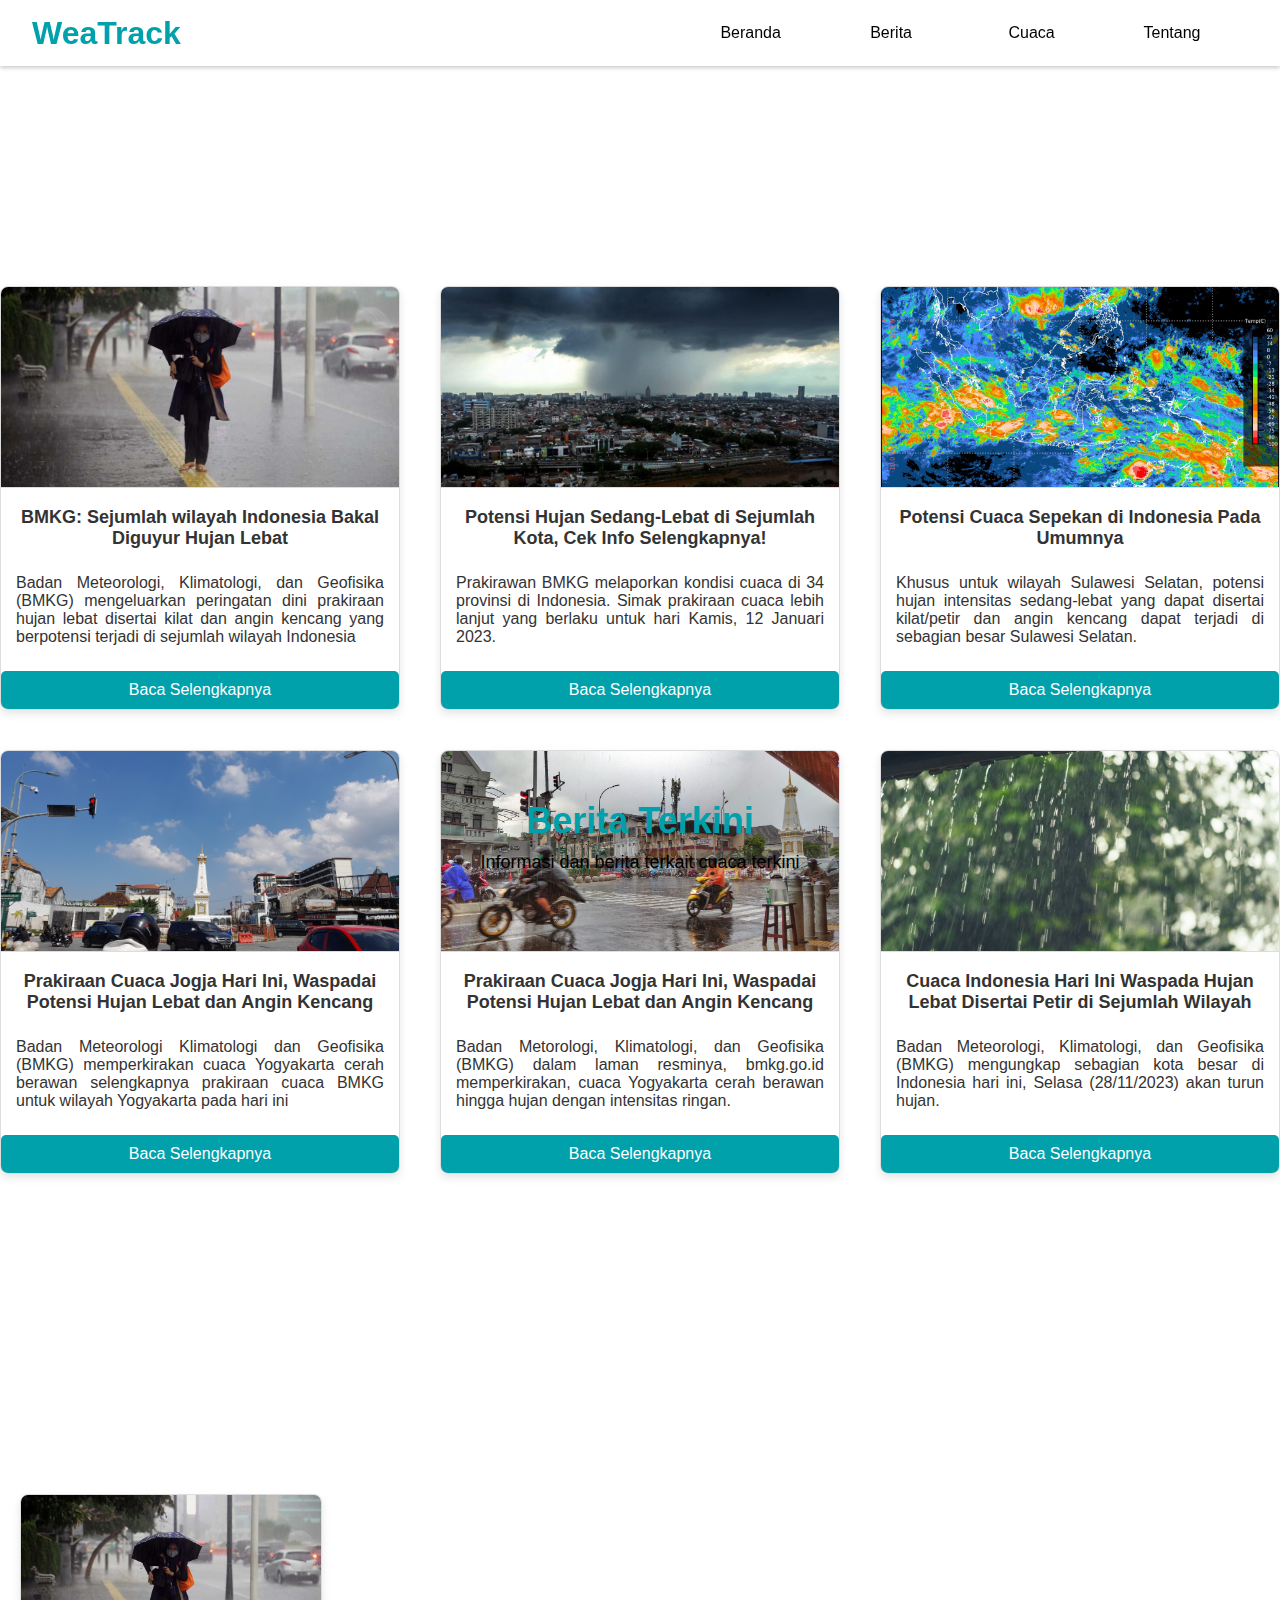
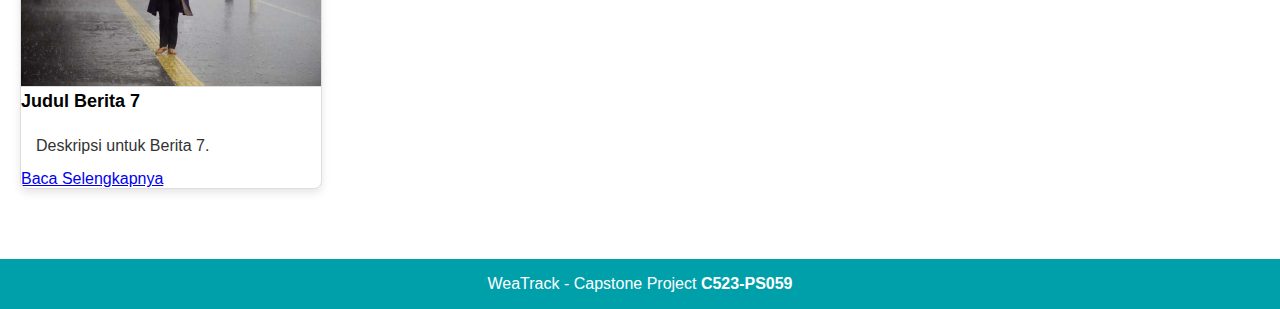
==== berita.html @ 6f6be9fc "commit ke 2" ====
<!DOCTYPE html>
<html lang="en">
<head>
  <meta charset="UTF-8">
  <meta name="viewport" content="width=device-width, initial-scale=1.0">
  <link rel="icon" href="assets/images/images-home.png" type="image/png">
  <link rel="stylesheet" href="styles/style.css">
  <link rel="stylesheet" href="styles/responsive.css">
  <title>WeaTrack</title>
</head>
<body>
<header class="app-bar">
  <div class="app-bar__menu">
    <button id="hamburgerButton">☰</button>
  </div>
  <div class="app-bar__brand">
    <h1>WeaTrack</h1>
  </div>
  <nav id="navigationDrawer" class="app-bar__navigation">
    <ul>
      <li><a href="index.html">Beranda</a></li>
      <li><a href="berita.html">Berita</a></li>
      <li><a href="cuaca.html">Cuaca</a></li>
      <li><a href="tentang.html">Tentang</a></li>
    </ul>
  </nav>
</header>

<div class="news-group">
  <h1 class="news-title">Berita Terkini</h1>
  <p class="news-tagline">Informasi dan berita terkait cuaca terkini</p>
</div>
<!-- Card section -->
<div class="card-container">
  <!-- Card 1 -->
  <div class="card">
    <img src="assets/card-image/berita-1.jpg" alt="Berita 1">
    <h4 class="card-title">BMKG: Sejumlah wilayah Indonesia Bakal Diguyur Hujan Lebat</h4>
    <p class="card-description">Badan Meteorologi, Klimatologi, dan Geofisika (BMKG) mengeluarkan peringatan dini prakiraan hujan lebat disertai kilat dan angin kencang yang berpotensi terjadi di sejumlah wilayah Indonesia</p>
    <a href="https://beritalingkungan.com/category/berita-cuaca/" target="_blank">Baca Selengkapnya</a>
  </div>

  <!-- Card 2 -->
  <div class="card">
    <img src="assets/card-image/berita-2.jpeg" alt="Berita 2">
    <h4 class="card-title">Potensi Hujan Sedang-Lebat di Sejumlah Kota, Cek Info Selengkapnya!</h4>
    <p class="card-description">Prakirawan BMKG melaporkan kondisi cuaca di 34 provinsi di Indonesia. Simak prakiraan cuaca lebih lanjut yang berlaku untuk hari Kamis, 12 Januari 2023.</p>
    <a href="https://20.detik.com/detikupdate/20230112-230112048/potensi-hujan-sedang-lebat-di-sejumlah-kota-cek-info-selengkapnya" target="_blank">Baca Selengkapnya</a>
  </div>

  <!-- Card 3 -->
  <div class="card">
    <img src="assets/card-image/berita-3.jpeg" alt="Berita 3">
    <h4 class="card-title">Potensi Cuaca Sepekan di Indonesia Pada Umumnya</h4>
    <p class="card-description">Khusus untuk wilayah Sulawesi Selatan, potensi hujan intensitas sedang-lebat yang dapat disertai kilat/petir dan angin kencang dapat terjadi di sebagian besar Sulawesi Selatan.</p>
    <a href="your_read_more_link">Baca Selengkapnya</a>
  </div>

  <!-- Card 4 -->
  <div class="card">
    <img src="assets/card-image/berita-4.jpg" alt="Berita 4">
    <h4 class="card-title">Prakiraan Cuaca Jogja Hari Ini, Waspadai Potensi Hujan Lebat dan Angin Kencang</h4>
    <p class="card-description">Badan Meteorologi Klimatologi dan Geofisika (BMKG) memperkirakan cuaca Yogyakarta cerah berawan selengkapnya prakiraan cuaca BMKG untuk wilayah Yogyakarta pada hari ini</p>
    <a href="https://jogja.jpnn.com/jogja-terkini/3895/prakiraan-cuaca-yogyakarta-hari-ini-16-juli-2022">Baca Selengkapnya</a>
  </div>

  <!-- Card 5 -->
  <div class="card">
    <img src="assets/card-image/berita-5.jpeg" alt="Berita 5">
    <h4 class="card-title">Prakiraan Cuaca Jogja Hari Ini, Waspadai Potensi Hujan Lebat dan Angin Kencang</h4>
    <p class="card-description">Badan Metorologi, Klimatologi, dan Geofisika (BMKG) dalam laman resminya, bmkg.go.id memperkirakan, cuaca Yogyakarta cerah berawan hingga hujan dengan intensitas ringan.</p>
    <a href="https://gudeg.net/read/17828/prakiraan-cuaca-jogja-hari-ini-waspadai-potensi-hujan-lebat-dan-angin-kencang.html">Baca Selengkapnya</a>
  </div>

  <!-- Card 6 -->
  <div class="card">
    <img src="assets/card-image/berita-6.jpg" alt="Berita 6">
    <h4 class="card-title">Cuaca Indonesia Hari Ini Waspada Hujan Lebat Disertai Petir di Sejumlah Wilayah</h4>
    <p class="card-description">Badan Meteorologi, Klimatologi, dan Geofisika (BMKG) mengungkap sebagian kota besar di Indonesia hari ini, Selasa (28/11/2023) akan turun hujan.</p>
    <a href="https://www.liputan6.com/news/read/5466311/cuaca-indonesia-hari-ini-selasa-28-november-2023-waspada-hujan-lebat-disertai-petir-di-sejumlah-wilayah">Baca Selengkapnya</a>
  </div>
</div>

<!-- Additional Card Section -->
<div class="horizontal-card-container">
  <!-- Card 7 -->
  <div class="horizontal-card">
    <img src="assets/card-image/berita-1.jpg" alt="Berita 7">
    <h4 class="horizontal-card-title ">Judul Berita 7</h4>
    <p class="horizontal-card-description">Deskripsi untuk Berita 7.</p>
    <a href="your_read_more_link">Baca Selengkapnya</a>
  </div>
</div>
<footer>
  <p>WeaTrack - Capstone Project <a>C523-PS059</a></p>
</footer>
</body>
</html>
---- styles/style.css ----
* {
  padding: 0;
  margin: 0;
}

body {
  font-family: 'Poppins', sans-serif;
  background-color: white;
  min-height: 100vh;
  display: flex;
  flex-direction: column;
}

/*
  AppBar
*/

.app-bar {
  padding: 8px 16px;
  background-color: white;
  display: grid;
  grid-template-columns: auto 1fr auto;
  gap: 10px;
  position: sticky;
  top: 0;
  z-index: 99;
  box-shadow: 0 2px 4px 0 rgba(0, 0, 0, 0.2);
}

.app-bar .app-bar__menu {
  display: flex;
  align-items: center;
}

.app-bar .app-bar__menu button {
  background-color: transparent;
  border: none;
  font-size: 18px;
  padding: 8px;
  cursor: pointer;
}

.app-bar .app-bar__brand {
  display: flex;
  align-items: center;
}

.app-bar .app-bar__brand h1 {
  color: #00A1AB;
  text-transform: none;
  font-size: 18px;
  user-select: none;
}

.app-bar .app-bar__navigation {
  position: absolute;
  top: 50px;
  left: -180px;
  width: 150px;
  transition: all 0.3s;
  padding: 8px;
  background-color: white;
  overflow: hidden;
}

.app-bar .app-bar__navigation.open {
  left: 0;
}

.app-bar .app-bar__navigation ul li a {
  display: inline-block;
  text-decoration: none;
  color: black;
  padding: 8px;
  margin-bottom: 5px;
  width: 100%;
}

/*
  Jumbotron
  */

  .jumbotron {
    position: relative;
    display: flex;
    align-items: center;
    min-height: 100vh;
    width: 100%;
    text-align: center;
    background-image: url("../assets/images/background-weatrack.jpg");
    background-position: center;
    background-size: cover;
    border: 15px;
    z-index: 1;
  }
  
  .jumbotron::before {
    content: "";
    position: absolute;
    top: 0;
    left: 0;
    width: 100%;
    height: 100%;
    background: linear-gradient(rgba(0, 0, 0, 0.3), rgba(0, 0, 0, 0.3));
    z-index: -1;
  } 
  
  
  .jumbotron .jumbotron-inner {
    position: relative;
    z-index: 2;
    margin: -120px 20px 0 200px; 
    text-align: left; 
  }
  
  .jumbotron-inner {
    max-width: 800px;
  }
  
  .jumbotron-title {
    color: #00A1AB;
    font-weight: bold; 
    font-style: italic; 
    font-size: 50px;
  }
  
  .jumbotron-text {
    color: #fff;
    margin-top: 16px;
    font-size: 18px;
    font-weight: 300;
  }

  .get-started-button {
    background-color: #00A1AB;
    color: #fff;
    padding: 10px 30px;
    font-size: 16px;
    border: none;
    cursor: pointer;
    transition: background-color 0.3s ease;
    border-radius: 20px;
    margin-top: 20px;
  }
  
  .get-started-button:hover {
    background-color: white;
    color: #00A1AB;
  }
  
  .illustration-image {
    max-width: 15%; 
    height: auto;
    position: absolute;
    top: 40%; 
    right: 180px; 
    transform: translateY(-50%); 
  }
  
  .news-group {
    position: absolute;
    width: 527px;
    height: 125px;
    top: 800px; 
    left: 50%;
    transform: translateX(-50%);
  }
  
  .news-title {
    font-family: "Poppins-SemiBold", Helvetica;
    color: #00a0ab;
    font-size: 36px;
    letter-spacing: 0;
    line-height: normal;
    margin: 0; 
    text-align: center;
  }
  
  .news-tagline {
    font-family: "Poppins-Regular", Helvetica;
    color: #000000;
    font-size: 18px;
    text-align: center;
    letter-spacing: 0;
    line-height: normal;
    margin-top: 10px; 
  }
  
  .card-container {
    display: grid;
    grid-template-columns: repeat(3, 1fr);
    gap: 40px;
    justify-content: center;
    margin-top: 220px;
    margin-left: auto;
    margin-right: auto;
  }
  
  .card {
    max-width: 400px; 
    border: 1px solid #ddd;
    border-radius: 8px;
    overflow: hidden;
    box-shadow: 0 4px 8px rgba(0, 0, 0, 0.1);
  }
  
  .card img {
    width: 100%;
    height: 200px; 
    object-fit: cover; 
    border-bottom: 1px solid #ddd;
  }
  
  
  .card-description {
    text-align: justify;
    padding: 15px;
    font-size: 16px;
    color: #333;
  }
  
  .card-title {
    font-size: 18px;
    font-weight: bold;
    color: #333;
    margin-bottom: 10px;
    margin-top: 15px;
    text-align: center;
  }
  
  .card a {
    display: block;
    text-align: center;
    background-color: #00A1AB;
    color: #fff;
    padding: 10px;
    text-decoration: none;
    border-radius: 5px;
    margin-top: 10px;
    transition: background-color 0.3s ease;
  }
  
  .card a:hover {
    background-color: white;
    color: #00A1AB;
  }
  
  .search-group {
    position: absolute;
    width: 527px;
    height: 125px;
    top: 1900px; 
    left: 50%;
    transform: translateX(-50%);
  }
  
  .search-title {
    font-family: "Poppins-SemiBold", Helvetica;
    color: #00a0ab;
    font-size: 36px;
    letter-spacing: 0;
    line-height: normal;
    margin: 0; 
    text-align: center;
  }
  
  .search-tagline {
    font-family: "Poppins-Regular", Helvetica;
    color: #000000;
    font-size: 18px;
    text-align: center;
    letter-spacing: 0;
    line-height: normal;
    margin-top: 10px; 
  }

  .search-form {
    display: flex;
    justify-content: center;
    align-items: center;
    margin-top: 40px;
  }
  
  .search-form input {
    padding: 10px;
    width: 500px;
    border: 1px solid #ddd;
    border-radius: 10px;
  }
  
  .search-form button {
    background-color: #00A1AB;
    color: #fff;
    padding: 10px 20px;
    border: none;
    border-radius: 10px;
    cursor: pointer;
    margin-left: 10px;
  }  
  
  .horizontal-card-container {
    display: flex;
    flex-wrap: nowrap;
    overflow-x: auto;
    gap: 20px;
    padding: 20px;
    margin-top: 300px;
  }

  .horizontal-card {
    flex: 0 0 auto;
    max-width: 300px;
    border: 1px solid #ddd;
    border-radius: 8px;
    overflow: hidden;
    box-shadow: 0 4px 8px rgba(0, 0, 0, 0.1);
  }

  .horizontal-card img {
    width: 100%;
    height: auto;
    border-bottom: 1px solid #ddd;
  }

  .horizontal-card-description {
    padding: 15px;
    font-size: 16px;
    color: #333;
  }

  .horizontal-card-title {
    font-size: 18px;
    margin-bottom: 10px;
  }
  
  .about-group {
    position: absolute;
    width: 527px;
    height: 125px;
    top: 2500px; 
    left: 50%;
    transform: translateX(-50%);
  }
  
  .about-title {
    font-family: "Poppins-SemiBold", Helvetica;
    color: #00a0ab;
    font-size: 50px;
    letter-spacing: 0;
    line-height: normal;
    margin: 0; 
    text-align: center;
  }
  
  .about-tagline {
    font-family: "Poppins-Regular", Helvetica;
    color: #000000;
    font-size: 18px;
    text-align: center;
    letter-spacing: 0;
    line-height: normal;
    margin-top: 10px; 
  }

  
  .about-container {
    display: flex;
    gap: 10px;
    justify-content: center;
    margin-top: 200px;
  }
  
  .about {
    text-align: center;
    box-shadow: 0 0 20px rgba(0, 0, 0, 0.1); 
    padding: 20px;
    border-radius: 8px; 
  }  
  
  .circular-image {
    border-radius: 50%;
    width: 100px;
    height: 100px;
    object-fit: cover;
    margin-bottom: 10px;
  }
  
  .about-title {
    font-size: 24px;
    margin-bottom: 5px;
  }
  
  .about-description {
    font-size: 14px;
    color: #777;
  }
  
  /* Social Icons CSS */
  .social-icons {
    display: flex;
    justify-content: center;
    margin-top: 10px;
  }
  
  .social-icons a {
    margin: 0 10px;
    text-decoration: none;
  }
  
  .social-icons img {
    width: 30px;
    height: 30px;
    border-radius: 50%;
  }
  
  .about-description-card {
    font-size: 14px;
    padding: 10px;
    color: black;
    margin-bottom: 10px; 
  }
  
  footer {
    padding: 16px;
    margin-top: 50px;
    background-color: #00a0ab;
  }
  
  footer p {
    text-align: center;
    color: white;
  }
  
  footer p a {
    color: white;
    text-decoration: none;
    font-weight: bold;
  }
---- styles/responsive.css ----
@media screen and (min-width: 650px) {
    .app-bar {
      grid-template-columns: 1fr auto;
      padding: 8px 32px;
    }
  
    .app-bar .app-bar__brand h1 {
      font-size: 1.5em;
    }
  
    .app-bar .app-bar__menu {
      display: none;
    }
  
    .app-bar .app-bar__navigation {
      position: static;
      width: 100%;
    }
  
    .app-bar .app-bar__navigation ul li {
      display: inline-block;
    }
  
    .app-bar .app-bar__navigation ul li a {
      display: inline-block;
      width: 120px;
      text-align: center;
      margin: 0;
    }
  
    .movies {
      grid-template-columns: 1fr 1fr;
  
    }
  
    .movie {
      grid-template-columns: auto 1fr;
    }
  
    .movie .movie__title {
      grid-column-start: 1;
      grid-column-end: 3;
    }
  
    .movie .movie__overview {
      grid-column-start: 1;
      grid-column-end: 3;
    }
  
    footer #footerTools {
      flex-direction: row;
    }
  }
  
  @media screen and (min-width: 800px) {
    .app-bar .app-bar__brand h1 {
      font-size: 2em;
    }
  }
  
  @media screen and (min-width: 850px) {
    .movies {
      grid-template-columns: repeat(3, 1fr);
    }
  }
  
  @media screen and (min-width: 1200px) {
    .movies {
      grid-template-columns: repeat(4, 1fr);
    }
  }
  
  @media screen and (min-width: 1600px) {
    .movies {
      grid-template-columns: repeat(5, 1fr);
    }
  }
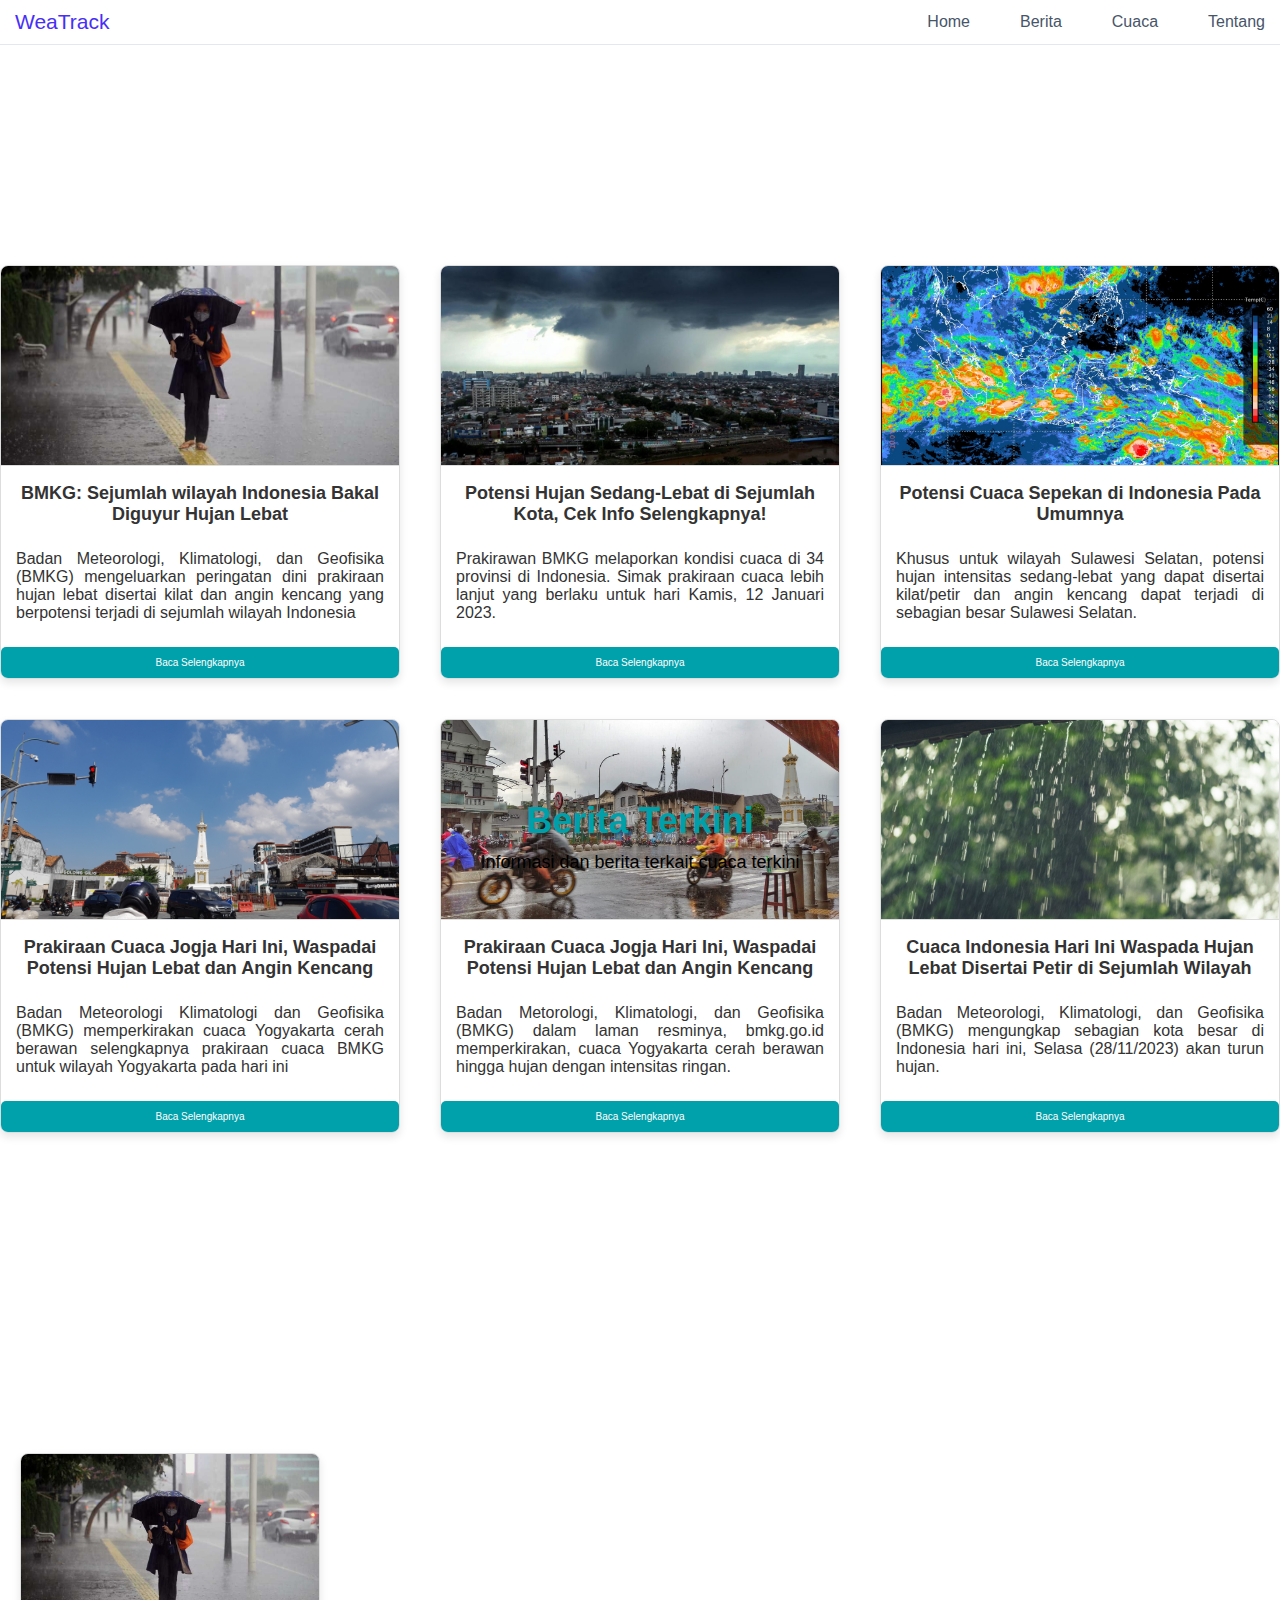
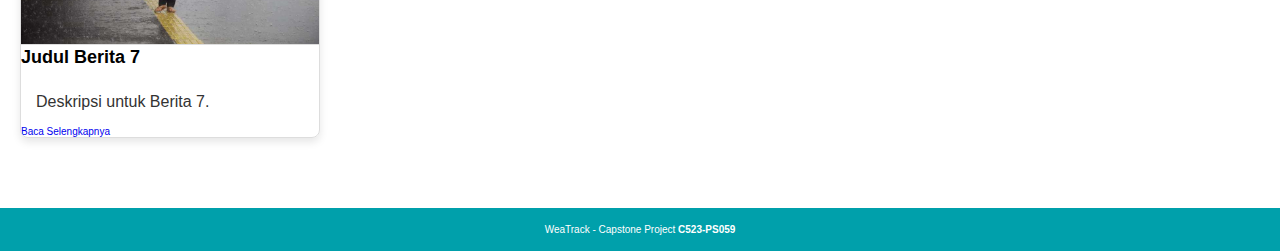
==== commit ad04e598: "commit 3" ====
--- a/berita.html
+++ b/berita.html
@@ -9,21 +9,29 @@
   <title>WeaTrack</title>
 </head>
 <body>
-<header class="app-bar">
-  <div class="app-bar__menu">
-    <button id="hamburgerButton">☰</button>
-  </div>
-  <div class="app-bar__brand">
-    <h1>WeaTrack</h1>
-  </div>
-  <nav id="navigationDrawer" class="app-bar__navigation">
-    <ul>
-      <li><a href="index.html">Beranda</a></li>
-      <li><a href="berita.html">Berita</a></li>
-      <li><a href="cuaca.html">Cuaca</a></li>
-      <li><a href="tentang.html">Tentang</a></li>
-    </ul>
-  </nav>
+  <header class="header">
+    <nav class="navbar">
+        <a href="index.html" class="nav-logo">WeaTrack</a>
+        <ul class="nav-menu">
+            <li class="nav-item">
+                <a href="index.html" class="nav-link">Home</a>
+            </li>
+            <li class="nav-item">
+                <a href="berita.html" class="nav-link">Berita</a>
+            </li>
+            <li class="nav-item">
+                <a href="cuaca.html" class="nav-link">Cuaca</a>
+            </li>
+            <li class="nav-item">
+                <a href="tentang.html" class="nav-link">Tentang</a>
+            </li>
+        </ul>
+        <div class="hamburger">
+            <span class="bar"></span>
+            <span class="bar"></span>
+            <span class="bar"></span>
+        </div>
+    </nav>
 </header>
 
 <div class="news-group">
@@ -91,6 +99,8 @@
     <a href="your_read_more_link">Baca Selengkapnya</a>
   </div>
 </div>
+
+<script src="script.js"></script>
 <footer>
   <p>WeaTrack - Capstone Project <a>C523-PS059</a></p>
 </footer>
--- a/styles/style.css
+++ b/styles/style.css
@@ -11,69 +11,119 @@
   flex-direction: column;
 }
 
-/*
-  AppBar
-*/
-
-.app-bar {
-  padding: 8px 16px;
-  background-color: white;
-  display: grid;
-  grid-template-columns: auto 1fr auto;
-  gap: 10px;
-  position: sticky;
-  top: 0;
-  z-index: 99;
-  box-shadow: 0 2px 4px 0 rgba(0, 0, 0, 0.2);
-}
-
-.app-bar .app-bar__menu {
-  display: flex;
-  align-items: center;
-}
-
-.app-bar .app-bar__menu button {
-  background-color: transparent;
-  border: none;
-  font-size: 18px;
-  padding: 8px;
-  cursor: pointer;
-}
-
-.app-bar .app-bar__brand {
-  display: flex;
-  align-items: center;
-}
-
-.app-bar .app-bar__brand h1 {
-  color: #00A1AB;
-  text-transform: none;
-  font-size: 18px;
-  user-select: none;
-}
-
-.app-bar .app-bar__navigation {
-  position: absolute;
-  top: 50px;
-  left: -180px;
-  width: 150px;
-  transition: all 0.3s;
-  padding: 8px;
-  background-color: white;
-  overflow: hidden;
-}
-
-.app-bar .app-bar__navigation.open {
-  left: 0;
-}
-
-.app-bar .app-bar__navigation ul li a {
-  display: inline-block;
-  text-decoration: none;
-  color: black;
-  padding: 8px;
-  margin-bottom: 5px;
-  width: 100%;
+@import url('https://fonts.googleapis.com/css2?family=Roboto:ital,wght@0,500;1,400&display=swap');
+
+* {
+    margin: 0;
+    padding: 0;
+    box-sizing: border-box;
+}
+
+html {
+    font-size: 62.5%;
+    font-family: 'Roboto', sans-serif;
+}
+
+li {
+    list-style: none;
+}
+
+a {
+    text-decoration: none;
+}
+
+.header{
+    border-bottom: 1px solid #E2E8F0;
+}
+
+.navbar {
+    display: flex;
+    justify-content: space-between;
+    align-items: center;
+    padding: 1rem 1.5rem;
+}
+
+.hamburger {
+    display: none;
+}
+
+.bar {
+    display: block;
+    width: 25px;
+    height: 3px;
+    margin: 5px auto;
+    -webkit-transition: all 0.3s ease-in-out;
+    transition: all 0.3s ease-in-out;
+    background-color: #101010;
+}
+
+.nav-menu {
+    display: flex;
+    justify-content: space-between;
+    align-items: center;
+}
+
+.nav-item {
+    margin-left: 5rem;
+}
+
+.nav-link{
+    font-size: 1.6rem;
+    font-weight: 400;
+    color: #475569;
+}
+
+.nav-link:hover{
+    color: #482ff7;
+}
+
+.nav-logo {
+    font-size: 2.1rem;
+    font-weight: 500;
+    color: #482ff7;
+}
+
+@media only screen and (max-width: 768px) {
+    .nav-menu {
+        z-index: 900;
+        position: fixed;
+        left: -100%;
+        top: 5rem;
+        flex-direction: column;
+        background-color: #B4B1A5;
+        width: 100%;
+        text-align: center;
+        transition: 0.3s;
+        opacity: 80%;
+        box-shadow: 0 10px 27px rgba(0, 0, 0, 0.05);
+    }
+
+    .nav-menu.active {
+        left: 0;
+    }
+
+    .nav-item {
+        margin: 2.5rem 0;
+    }
+
+    .hamburger {
+        display: block;
+        cursor: pointer;
+    }
+
+    .hamburger.active .bar:nth-child(2) {
+        opacity: 0;
+    }
+
+    .hamburger.active .bar:nth-child(1) {
+        -webkit-transform: translateY(8px) rotate(45deg);
+        transform: translateY(8px) rotate(45deg);
+    }
+
+    .hamburger.active .bar:nth-child(3) {
+        -webkit-transform: translateY(-8px) rotate(-45deg);
+        transform: translateY(-8px) rotate(-45deg);
+    }
 }
 
 /*
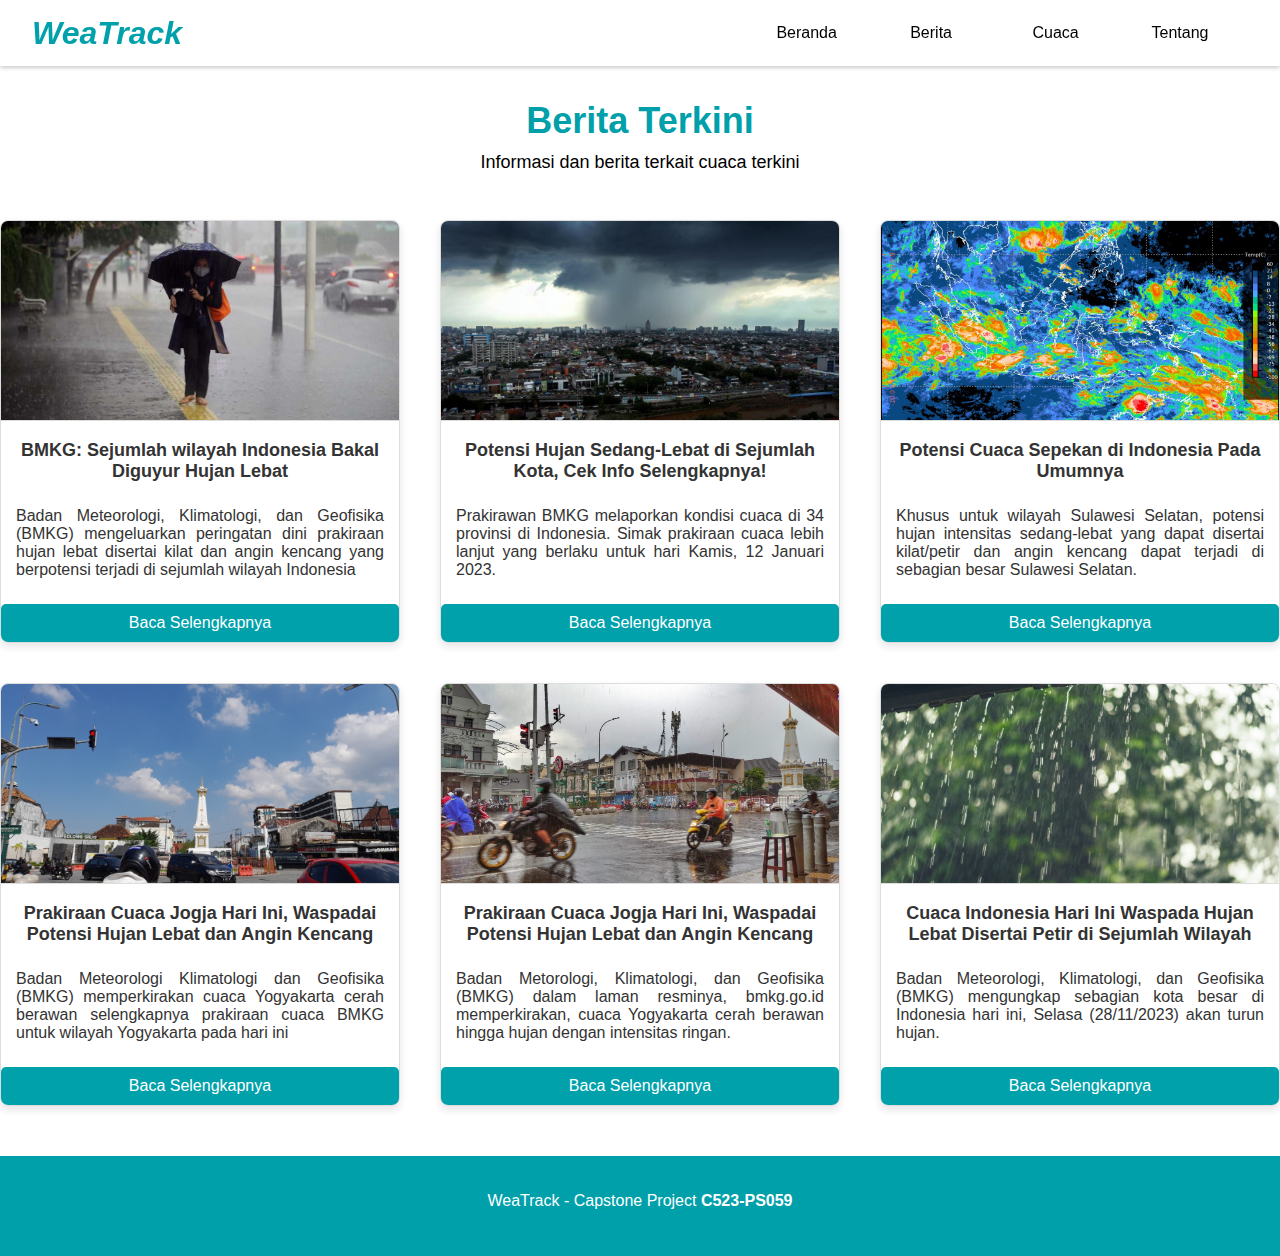
==== commit e6f2e146: "Merubah & Merapikan App-Bar" ====
--- a/berita.html
+++ b/berita.html
@@ -9,30 +9,22 @@
   <title>WeaTrack</title>
 </head>
 <body>
-  <header class="header">
-    <nav class="navbar">
-        <a href="index.html" class="nav-logo">WeaTrack</a>
-        <ul class="nav-menu">
-            <li class="nav-item">
-                <a href="index.html" class="nav-link">Home</a>
-            </li>
-            <li class="nav-item">
-                <a href="berita.html" class="nav-link">Berita</a>
-            </li>
-            <li class="nav-item">
-                <a href="cuaca.html" class="nav-link">Cuaca</a>
-            </li>
-            <li class="nav-item">
-                <a href="tentang.html" class="nav-link">Tentang</a>
-            </li>
-        </ul>
-        <div class="hamburger">
-            <span class="bar"></span>
-            <span class="bar"></span>
-            <span class="bar"></span>
-        </div>
+  <header class="app-bar">
+    <div class="app-bar__menu">
+      <button class="hamburger" id="hamburgerButton">☰</button>
+    </div>
+    <div class="app-bar__brand">
+      <h1>WeaTrack</h1>
+    </div>
+    <nav id="navigationDrawer" class="app-bar__navigation">
+      <ul>
+        <li><a href="index.html">Beranda</a></li>
+        <li><a href="berita.html">Berita</a></li>
+        <li><a href="cuaca.html">Cuaca</a></li>
+        <li><a href="tentang.html">Tentang</a></li>
+      </ul>
     </nav>
-</header>
+  </header>
 
 <div class="news-group">
   <h1 class="news-title">Berita Terkini</h1>
@@ -88,19 +80,7 @@
     <a href="https://www.liputan6.com/news/read/5466311/cuaca-indonesia-hari-ini-selasa-28-november-2023-waspada-hujan-lebat-disertai-petir-di-sejumlah-wilayah">Baca Selengkapnya</a>
   </div>
 </div>
-
-<!-- Additional Card Section -->
-<div class="horizontal-card-container">
-  <!-- Card 7 -->
-  <div class="horizontal-card">
-    <img src="assets/card-image/berita-1.jpg" alt="Berita 7">
-    <h4 class="horizontal-card-title ">Judul Berita 7</h4>
-    <p class="horizontal-card-description">Deskripsi untuk Berita 7.</p>
-    <a href="your_read_more_link">Baca Selengkapnya</a>
-  </div>
-</div>
-
-<script src="script.js"></script>
+<script src="js/script.js"></script>
 <footer>
   <p>WeaTrack - Capstone Project <a>C523-PS059</a></p>
 </footer>
--- a/styles/style.css
+++ b/styles/style.css
@@ -1,6 +1,10 @@
 * {
+  margin: 0;
   padding: 0;
-  margin: 0;
+  border: 0;
+  outline: none;
+  box-sizing: border-box;
+  text-decoration: none;
 }
 
 body {
@@ -11,120 +15,78 @@
   flex-direction: column;
 }
 
-@import url('https://fonts.googleapis.com/css2?family=Roboto:ital,wght@0,500;1,400&display=swap');
-
-* {
-    margin: 0;
-    padding: 0;
-    box-sizing: border-box;
-}
-
-html {
-    font-size: 62.5%;
-    font-family: 'Roboto', sans-serif;
-}
-
-li {
-    list-style: none;
-}
-
-a {
-    text-decoration: none;
-}
-
-.header{
-    border-bottom: 1px solid #E2E8F0;
-}
-
-.navbar {
-    display: flex;
-    justify-content: space-between;
-    align-items: center;
-    padding: 1rem 1.5rem;
-}
-
-.hamburger {
-    display: none;
-}
-
-.bar {
-    display: block;
-    width: 25px;
-    height: 3px;
-    margin: 5px auto;
-    -webkit-transition: all 0.3s ease-in-out;
-    transition: all 0.3s ease-in-out;
-    background-color: #101010;
-}
-
-.nav-menu {
-    display: flex;
-    justify-content: space-between;
-    align-items: center;
-}
-
-.nav-item {
-    margin-left: 5rem;
-}
-
-.nav-link{
-    font-size: 1.6rem;
-    font-weight: 400;
-    color: #475569;
-}
-
-.nav-link:hover{
-    color: #482ff7;
-}
-
-.nav-logo {
-    font-size: 2.1rem;
-    font-weight: 500;
-    color: #482ff7;
-}
-
-@media only screen and (max-width: 768px) {
-    .nav-menu {
-        z-index: 900;
-        position: fixed;
-        left: -100%;
-        top: 5rem;
-        flex-direction: column;
-        background-color: #B4B1A5;
-        width: 100%;
-        text-align: center;
-        transition: 0.3s;
-        opacity: 80%;
-        box-shadow: 0 10px 27px rgba(0, 0, 0, 0.05);
-    }
-
-    .nav-menu.active {
-        left: 0;
-    }
-
-    .nav-item {
-        margin: 2.5rem 0;
-    }
-
-    .hamburger {
-        display: block;
-        cursor: pointer;
-    }
-
-    .hamburger.active .bar:nth-child(2) {
-        opacity: 0;
-    }
-
-    .hamburger.active .bar:nth-child(1) {
-        -webkit-transform: translateY(8px) rotate(45deg);
-        transform: translateY(8px) rotate(45deg);
-    }
-
-    .hamburger.active .bar:nth-child(3) {
-        -webkit-transform: translateY(-8px) rotate(-45deg);
-        transform: translateY(-8px) rotate(-45deg);
-    }
-}
+/*
+  AppBar
+*/
+
+.app-bar {
+  position: fixed;
+  top: 0;
+  left: 0;
+  width: 100%;
+  padding: 8px 16px;
+  background-color: white;
+  display: grid;
+  grid-template-columns: auto 1fr auto;
+  gap: 10px;
+  z-index: 99;
+  box-shadow: 0 2px 4px 0 rgba(0, 0, 0, 0.2);
+}
+
+
+.app-bar .app-bar__menu {
+  display: flex;
+  align-items: center;
+}
+
+.app-bar .app-bar__menu button {
+  background-color: transparent;
+  border: none;
+  font-size: 18px;
+  padding: 8px;
+  cursor: pointer;
+}
+
+.app-bar .app-bar__brand {
+  display: flex;
+  align-items: center;
+}
+
+.app-bar .app-bar__brand h1 {
+  color: #00A1AB;
+  text-transform: none;
+  font-size: 14px;
+  user-select: none;
+  font-style: italic; 
+}
+
+
+.app-bar .app-bar__navigation {
+  position: fixed;
+  top: 50px;
+  left: -180px;
+  width: 150px;
+  transition: all 0.3s;
+  padding: 8px;
+  background-color: white;
+  overflow: hidden;
+}
+
+
+.app-bar .app-bar__navigation.open {
+  left: 0;
+}
+
+
+.app-bar .app-bar__navigation ul li a {
+  display: inline-block;
+  text-decoration: none;
+  color: black;
+  padding: 8px;
+  margin-bottom: 5px;
+  width: 100%;
+}
+
 
 /*
   Jumbotron
@@ -206,12 +168,16 @@
     right: 180px; 
     transform: translateY(-50%); 
   }
+
+  /*
+  Berita
+  */
   
   .news-group {
     position: absolute;
     width: 527px;
     height: 125px;
-    top: 800px; 
+    top: 100px; 
     left: 50%;
     transform: translateX(-50%);
   }
@@ -299,7 +265,7 @@
     position: absolute;
     width: 527px;
     height: 125px;
-    top: 1900px; 
+    top: 100px; 
     left: 50%;
     transform: translateX(-50%);
   }
@@ -346,48 +312,17 @@
     border-radius: 10px;
     cursor: pointer;
     margin-left: 10px;
-  }  
-  
-  .horizontal-card-container {
-    display: flex;
-    flex-wrap: nowrap;
-    overflow-x: auto;
-    gap: 20px;
-    padding: 20px;
-    margin-top: 300px;
-  }
-
-  .horizontal-card {
-    flex: 0 0 auto;
-    max-width: 300px;
-    border: 1px solid #ddd;
-    border-radius: 8px;
-    overflow: hidden;
-    box-shadow: 0 4px 8px rgba(0, 0, 0, 0.1);
-  }
-
-  .horizontal-card img {
-    width: 100%;
-    height: auto;
-    border-bottom: 1px solid #ddd;
-  }
-
-  .horizontal-card-description {
-    padding: 15px;
-    font-size: 16px;
-    color: #333;
-  }
-
-  .horizontal-card-title {
-    font-size: 18px;
-    margin-bottom: 10px;
-  }
+  }
+
+  /*
+  Tentang
+  */
   
   .about-group {
     position: absolute;
     width: 527px;
     height: 125px;
-    top: 2500px; 
+    top: 100px; 
     left: 50%;
     transform: translateX(-50%);
   }
@@ -417,7 +352,7 @@
     display: flex;
     gap: 10px;
     justify-content: center;
-    margin-top: 200px;
+    margin-top: 240px;
   }
   
   .about {
@@ -474,11 +409,17 @@
     padding: 16px;
     margin-top: 50px;
     background-color: #00a0ab;
+    min-height: 100px; 
+    display: flex;
+    flex-direction: column;
+    justify-content: center;
+    align-items: center;
   }
   
   footer p {
-    text-align: center;
+    text-align: left;
     color: white;
+    margin-bottom: 10px; 
   }
   
   footer p a {
@@ -488,4 +429,196 @@
   }
   
   
+  .search-title {
+    font-family: "Poppins-SemiBold", Helvetica;
+    color: #00a0ab;
+    font-size: 36px;
+    letter-spacing: 0;
+    line-height: normal;
+    margin: 30px auto 0;
+    text-align: center;
+  }
+  
+  .search-tagline {
+    font-family: "Poppins-Regular", Helvetica;
+    color: #000000;
+    font-size: 18px;
+    text-align: center;
+    letter-spacing: 0;
+    line-height: normal;
+    margin-top: 10px; 
+  }
+
+  .container {
+      position: relative;
+      margin: 50px auto 0;
+      margin-top: 220px;
+      width: 400px;
+      height: 105px;
+      background: #fff;
+      padding: 28px 32px;
+      border-radius: 18px;
+      font-family: "Poppins-Regular", Helvetica;
+      transition: 0.6s ease-out;
+      flex-direction: column;
+  }
+  
+
+.location{
+  width: 100%;
+  height: min-content;
+  display: flex;
+  align-items: center;
+  justify-content: space-between;
+}
+
+.location input{
+  color: #06383D;
+  width: 80%;
+  font-size: 24px;
+  font-weight: 500;
+  text-transform: uppercase;
+  padding-left: 32px;
+}
+
+.location input::placeholder{
+  font-size: 20px;
+  font-weight: 500;
+  color: #06383D;
+  text-transform: capitalize;
+}
+
+.location button{
+  cursor: pointer;
+  width: 50px;
+  height: 50px;
+  color: #06383D;
+  background: #dff6ff;
+  border-radius: 50%;
+  font-size: 22px;
+  transition: 0.4s ease;
+}
+
+.location button:hover{
+  color: #fff;
+  background: #06383D;
+}
+
+.location i{
+  position: absolute;
+  color: #06383D;
+  font-size: 28px;
+}
+
+.weather-box{
+  text-align: center;
+}
+
+.weather-box img{
+  width: 70%;
+  margin-top: 30px;
+}
+
+.weather-box .suhu{
+  position: relative;
+  color: #06383D;
+  font-size: 4rem;
+  font-weight: 800;
+  margin-top: 30px;
+  margin-left: -16px;
+}
+
+.weather-box .suhu span{
+  position: absolute;
+  margin-left: 4px;
+  font-size: 1.5rem;
+}
+
+.weather-box .deskripsi{
+  color: #06383D;
+  font-size: 22px;
+  font-weight: 500;
+  text-transform: capitalize;
+}
+
+.weather-details{
+  width: 100%;
+  display: flex;
+  justify-content: space-between;
+  margin-top: 30px;
+}
+
+.weather-details .humidity, .weather-details .wind{
+  display: flex;
+  align-items: center;
+  width: 50%;
+  height: 100px;
+}
+
+.weather-details .humidity{
+  padding-left: 20px;
+  justify-content: flex-start;
+}
+
+.weather-details .wind{
+  padding-right: 20px;
+  justify-content: flex-end;
+}
+
+.weather-details i{
+  color: #06383D;
+  font-size: 26px;
+  margin-right: 10px;
+  margin-top: 6px;
+}
+
+.weather-details span{
+  color: #06383D;
+  font-size: 22px;
+  font-weight: 500;
+}
+
+.weather-details p{
+  color: #06383D;
+  font-size: 14px;
+  font-weight: 500;
+}
+
+.not-found{
+  width: 100%;
+  text-align: center;
+  margin-top: 50px;
+  scale: 0;
+  opacity: 0;
+  display: none;
+}
+
+.not-found img{
+  width: 70%;
+}
+
+.not-found p{
+  color: #06383D;
+  font-size: 22px;
+  font-weight: 500;
+  margin-top: 12px;
+}
+
+.weather-box, .weather-details{
+  scale: 0;
+  opacity: 0;
+}
+
+.fadeIn{
+  animation: 0.5s fadeIn forwards;
+  animation-delay: 0.5s;
+}
+
+@keyframes fadeIn{
+  to {
+      scale: 1;
+      opacity: 1;
+  }
+}
+  
   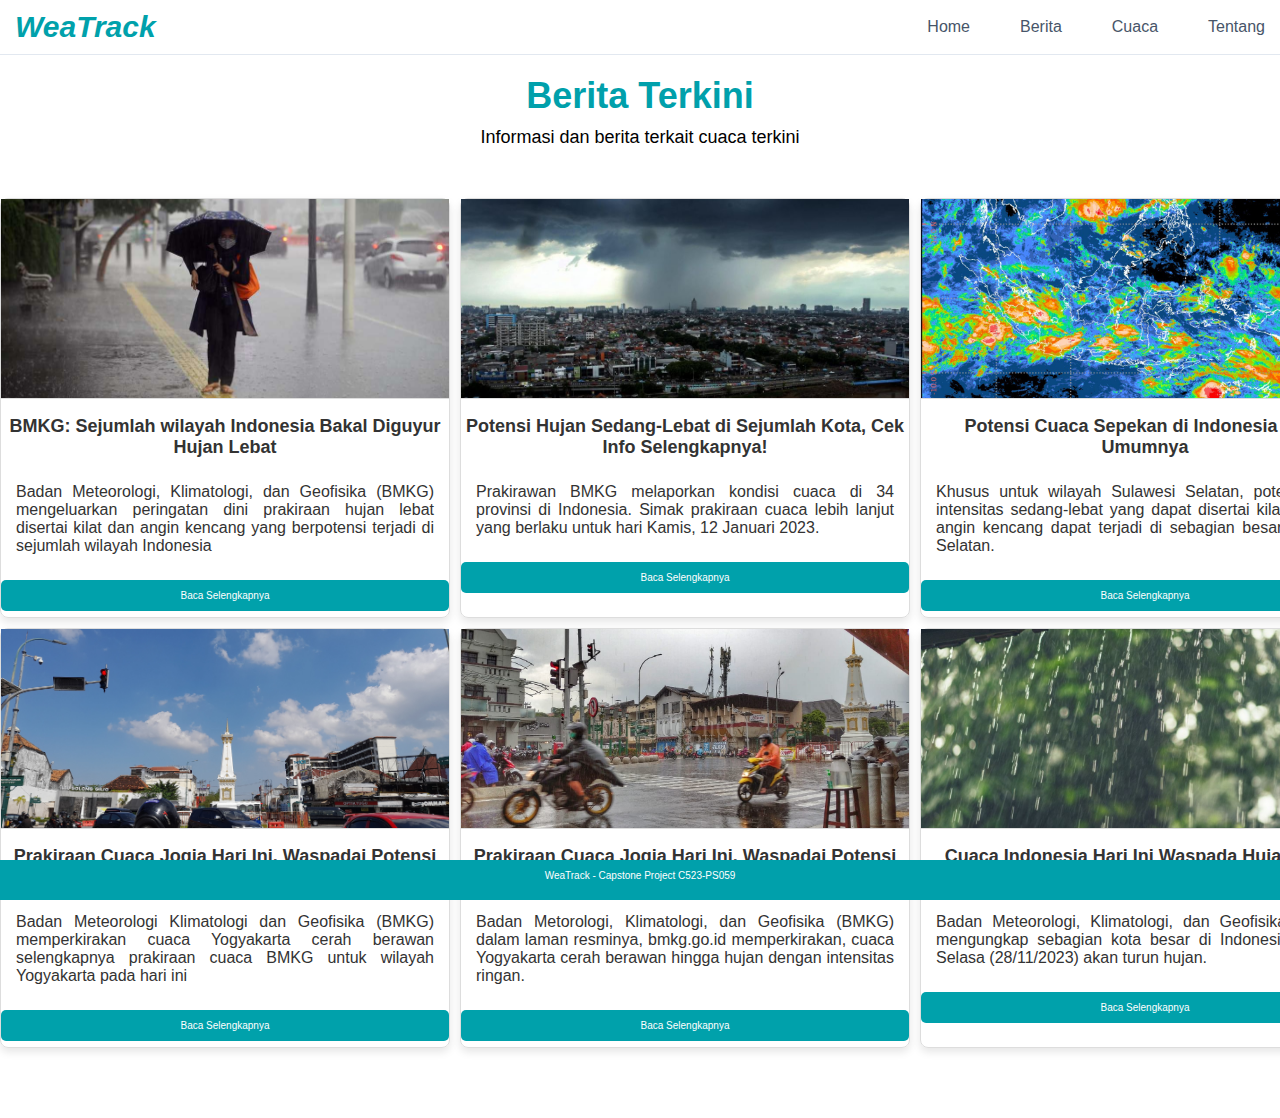
==== commit a16cd8cb: "commit 7" ====
--- a/berita.html
+++ b/berita.html
@@ -1,88 +1,113 @@
 <!DOCTYPE html>
 <html lang="en">
+
 <head>
   <meta charset="UTF-8">
   <meta name="viewport" content="width=device-width, initial-scale=1.0">
   <link rel="icon" href="assets/images/images-home.png" type="image/png">
-  <link rel="stylesheet" href="styles/style.css">
+  <link rel="stylesheet" href="styles/berita.css">
   <link rel="stylesheet" href="styles/responsive.css">
   <title>WeaTrack</title>
 </head>
+
 <body>
-  <header class="app-bar">
-    <div class="app-bar__menu">
-      <button class="hamburger" id="hamburgerButton">☰</button>
-    </div>
-    <div class="app-bar__brand">
-      <h1>WeaTrack</h1>
-    </div>
-    <nav id="navigationDrawer" class="app-bar__navigation">
-      <ul>
-        <li><a href="index.html">Beranda</a></li>
-        <li><a href="berita.html">Berita</a></li>
-        <li><a href="cuaca.html">Cuaca</a></li>
-        <li><a href="tentang.html">Tentang</a></li>
+
+  <header class="header">
+    <nav class="navbar">
+      <a href="index.html" class="nav-logo">WeaTrack</a>
+      <ul class="nav-menu">
+        <li class="nav-item">
+          <a href="index.html" class="nav-link">Home</a>
+        </li>
+        <li class="nav-item">
+          <a href="berita.html" class="nav-link">Berita</a>
+        </li>
+        <li class="nav-item">
+          <a href="cuaca.html" class="nav-link">Cuaca</a>
+        </li>
+        <li class="nav-item">
+          <a href="tentang.html" class="nav-link">Tentang</a>
+        </li>
       </ul>
+      <div class="hamburger">
+        <span class="bar"></span>
+        <span class="bar"></span>
+        <span class="bar"></span>
+      </div>
     </nav>
   </header>
 
-<div class="news-group">
-  <h1 class="news-title">Berita Terkini</h1>
-  <p class="news-tagline">Informasi dan berita terkait cuaca terkini</p>
-</div>
-<!-- Card section -->
-<div class="card-container">
-  <!-- Card 1 -->
-  <div class="card">
-    <img src="assets/card-image/berita-1.jpg" alt="Berita 1">
-    <h4 class="card-title">BMKG: Sejumlah wilayah Indonesia Bakal Diguyur Hujan Lebat</h4>
-    <p class="card-description">Badan Meteorologi, Klimatologi, dan Geofisika (BMKG) mengeluarkan peringatan dini prakiraan hujan lebat disertai kilat dan angin kencang yang berpotensi terjadi di sejumlah wilayah Indonesia</p>
-    <a href="https://beritalingkungan.com/category/berita-cuaca/" target="_blank">Baca Selengkapnya</a>
+  <div class="news-group">
+    <h1 class="news-title">Berita Terkini</h1>
+    <p class="news-tagline">Informasi dan berita terkait cuaca terkini</p>
+  </div>
+  <!-- Card section -->
+  <div class="card-container">
+    <!-- Card 1 -->
+    <div class="card">
+      <img src="assets/card-image/berita-1.jpg" alt="Berita 1">
+      <h4 class="card-title">BMKG: Sejumlah wilayah Indonesia Bakal Diguyur Hujan Lebat</h4>
+      <p class="card-description">Badan Meteorologi, Klimatologi, dan Geofisika (BMKG) mengeluarkan peringatan dini
+        prakiraan hujan lebat disertai kilat dan angin kencang yang berpotensi terjadi di sejumlah wilayah Indonesia</p>
+      <a href="https://beritalingkungan.com/category/berita-cuaca/" target="_blank">Baca Selengkapnya</a>
+    </div>
+
+    <!-- Card 2 -->
+    <div class="card">
+      <img src="assets/card-image/berita-2.jpeg" alt="Berita 2">
+      <h4 class="card-title">Potensi Hujan Sedang-Lebat di Sejumlah Kota, Cek Info Selengkapnya!</h4>
+      <p class="card-description">Prakirawan BMKG melaporkan kondisi cuaca di 34 provinsi di Indonesia. Simak prakiraan
+        cuaca lebih lanjut yang berlaku untuk hari Kamis, 12 Januari 2023.</p>
+      <a href="https://20.detik.com/detikupdate/20230112-230112048/potensi-hujan-sedang-lebat-di-sejumlah-kota-cek-info-selengkapnya"
+        target="_blank">Baca Selengkapnya</a>
+    </div>
+
+    <!-- Card 3 -->
+    <div class="card">
+      <img src="assets/card-image/berita-3.jpeg" alt="Berita 3">
+      <h4 class="card-title">Potensi Cuaca Sepekan di Indonesia Pada Umumnya</h4>
+      <p class="card-description">Khusus untuk wilayah Sulawesi Selatan, potensi hujan intensitas sedang-lebat yang
+        dapat disertai kilat/petir dan angin kencang dapat terjadi di sebagian besar Sulawesi Selatan.</p>
+      <a href="your_read_more_link">Baca Selengkapnya</a>
+    </div>
+
+    <!-- Card 4 -->
+    <div class="card">
+      <img src="assets/card-image/berita-4.jpg" alt="Berita 4">
+      <h4 class="card-title">Prakiraan Cuaca Jogja Hari Ini, Waspadai Potensi Hujan Lebat dan Angin Kencang</h4>
+      <p class="card-description">Badan Meteorologi Klimatologi dan Geofisika (BMKG) memperkirakan cuaca Yogyakarta
+        cerah berawan selengkapnya prakiraan cuaca BMKG untuk wilayah Yogyakarta pada hari ini</p>
+      <a href="https://jogja.jpnn.com/jogja-terkini/3895/prakiraan-cuaca-yogyakarta-hari-ini-16-juli-2022">Baca
+        Selengkapnya</a>
+    </div>
+
+    <!-- Card 5 -->
+    <div class="card">
+      <img src="assets/card-image/berita-5.jpeg" alt="Berita 5">
+      <h4 class="card-title">Prakiraan Cuaca Jogja Hari Ini, Waspadai Potensi Hujan Lebat dan Angin Kencang</h4>
+      <p class="card-description">Badan Metorologi, Klimatologi, dan Geofisika (BMKG) dalam laman resminya, bmkg.go.id
+        memperkirakan, cuaca Yogyakarta cerah berawan hingga hujan dengan intensitas ringan.</p>
+      <a
+        href="https://gudeg.net/read/17828/prakiraan-cuaca-jogja-hari-ini-waspadai-potensi-hujan-lebat-dan-angin-kencang.html">Baca
+        Selengkapnya</a>
+    </div>
+
+    <!-- Card 6 -->
+    <div class="card">
+      <img src="assets/card-image/berita-6.jpg" alt="Berita 6">
+      <h4 class="card-title">Cuaca Indonesia Hari Ini Waspada Hujan Lebat Disertai Petir di Sejumlah Wilayah</h4>
+      <p class="card-description">Badan Meteorologi, Klimatologi, dan Geofisika (BMKG) mengungkap sebagian kota besar di
+        Indonesia hari ini, Selasa (28/11/2023) akan turun hujan.</p>
+      <a
+        href="https://www.liputan6.com/news/read/5466311/cuaca-indonesia-hari-ini-selasa-28-november-2023-waspada-hujan-lebat-disertai-petir-di-sejumlah-wilayah">Baca
+        Selengkapnya</a>
+    </div>
   </div>
 
-  <!-- Card 2 -->
-  <div class="card">
-    <img src="assets/card-image/berita-2.jpeg" alt="Berita 2">
-    <h4 class="card-title">Potensi Hujan Sedang-Lebat di Sejumlah Kota, Cek Info Selengkapnya!</h4>
-    <p class="card-description">Prakirawan BMKG melaporkan kondisi cuaca di 34 provinsi di Indonesia. Simak prakiraan cuaca lebih lanjut yang berlaku untuk hari Kamis, 12 Januari 2023.</p>
-    <a href="https://20.detik.com/detikupdate/20230112-230112048/potensi-hujan-sedang-lebat-di-sejumlah-kota-cek-info-selengkapnya" target="_blank">Baca Selengkapnya</a>
-  </div>
+  <script src="script.js"></script>
+  <footer>
+    <p>WeaTrack - Capstone Project <a>C523-PS059</a></p>
+  </footer>
+</body>
 
-  <!-- Card 3 -->
-  <div class="card">
-    <img src="assets/card-image/berita-3.jpeg" alt="Berita 3">
-    <h4 class="card-title">Potensi Cuaca Sepekan di Indonesia Pada Umumnya</h4>
-    <p class="card-description">Khusus untuk wilayah Sulawesi Selatan, potensi hujan intensitas sedang-lebat yang dapat disertai kilat/petir dan angin kencang dapat terjadi di sebagian besar Sulawesi Selatan.</p>
-    <a href="your_read_more_link">Baca Selengkapnya</a>
-  </div>
-
-  <!-- Card 4 -->
-  <div class="card">
-    <img src="assets/card-image/berita-4.jpg" alt="Berita 4">
-    <h4 class="card-title">Prakiraan Cuaca Jogja Hari Ini, Waspadai Potensi Hujan Lebat dan Angin Kencang</h4>
-    <p class="card-description">Badan Meteorologi Klimatologi dan Geofisika (BMKG) memperkirakan cuaca Yogyakarta cerah berawan selengkapnya prakiraan cuaca BMKG untuk wilayah Yogyakarta pada hari ini</p>
-    <a href="https://jogja.jpnn.com/jogja-terkini/3895/prakiraan-cuaca-yogyakarta-hari-ini-16-juli-2022">Baca Selengkapnya</a>
-  </div>
-
-  <!-- Card 5 -->
-  <div class="card">
-    <img src="assets/card-image/berita-5.jpeg" alt="Berita 5">
-    <h4 class="card-title">Prakiraan Cuaca Jogja Hari Ini, Waspadai Potensi Hujan Lebat dan Angin Kencang</h4>
-    <p class="card-description">Badan Metorologi, Klimatologi, dan Geofisika (BMKG) dalam laman resminya, bmkg.go.id memperkirakan, cuaca Yogyakarta cerah berawan hingga hujan dengan intensitas ringan.</p>
-    <a href="https://gudeg.net/read/17828/prakiraan-cuaca-jogja-hari-ini-waspadai-potensi-hujan-lebat-dan-angin-kencang.html">Baca Selengkapnya</a>
-  </div>
-
-  <!-- Card 6 -->
-  <div class="card">
-    <img src="assets/card-image/berita-6.jpg" alt="Berita 6">
-    <h4 class="card-title">Cuaca Indonesia Hari Ini Waspada Hujan Lebat Disertai Petir di Sejumlah Wilayah</h4>
-    <p class="card-description">Badan Meteorologi, Klimatologi, dan Geofisika (BMKG) mengungkap sebagian kota besar di Indonesia hari ini, Selasa (28/11/2023) akan turun hujan.</p>
-    <a href="https://www.liputan6.com/news/read/5466311/cuaca-indonesia-hari-ini-selasa-28-november-2023-waspada-hujan-lebat-disertai-petir-di-sejumlah-wilayah">Baca Selengkapnya</a>
-  </div>
-</div>
-<script src="js/script.js"></script>
-<footer>
-  <p>WeaTrack - Capstone Project <a>C523-PS059</a></p>
-</footer>
-</body>
-</html>
+</html>--- a/styles/berita.css
+++ b/styles/berita.css
@@ -0,0 +1,257 @@
+@import url('https://fonts.googleapis.com/css2?family=Roboto:ital,wght@0,500;1,400&display=swap');
+
+*{
+    margin: 0;
+    padding: 0;
+    border: 0;
+    outline: none;
+    box-sizing: border-box;
+    text-decoration: none;
+}
+
+body {
+  font-family: 'Poppins', sans-serif;
+}
+
+html {
+    font-size: 62.5%;
+    font-family: 'Roboto', sans-serif;
+}
+
+li {
+    list-style: none;
+}
+
+a {
+    text-decoration: none;
+}
+
+.header{
+    background-color: #fff;
+    border-bottom: 1px solid #E2E8F0;
+}
+
+.navbar {
+    display: flex;
+    justify-content: space-between;
+    align-items: center;
+    padding: 1rem 1.5rem;
+}
+
+.hamburger {
+    display: none;
+}
+
+.bar {
+    display: block;
+    width: 25px;
+    height: 3px;
+    margin: 5px auto;
+    -webkit-transition: all 0.3s ease-in-out;
+    transition: all 0.3s ease-in-out;
+    background-color: #101010;
+}
+
+.nav-menu {
+    display: flex;
+    justify-content: space-between;
+    align-items: center;
+}
+
+.nav-item {
+    margin-left: 5rem;
+}
+
+.nav-link{
+    font-size: 1.6rem;
+    font-weight: 400;
+    color: #475569;
+}
+
+.nav-link:hover{
+    color: #482ff7;
+}
+
+.nav-logo {
+  color: #00A1AB;
+  font-weight: bold; 
+  font-style: italic; 
+  font-size: 30px;
+}
+  
+  .news-group {
+    margin-top: 20px;
+    justify-content: center;
+  }
+  
+  .news-title {
+    font-family: "Poppins-SemiBold", Helvetica;
+    color: #00a0ab;
+    font-size: 36px;
+    letter-spacing: 0;
+    line-height: normal;
+    margin: 0; 
+    text-align: center;
+  }
+  
+  .news-tagline {
+    font-family: "Poppins-Regular", Helvetica;
+    color: #000000;
+    font-size: 18px;
+    text-align: center;
+    letter-spacing: 0;
+    line-height: normal;
+    margin-top: 10px; 
+  }
+  
+  .card-container {
+    display: grid;
+    justify-content: space-evenly;
+    grid-template-columns: 450px 450px 450px;
+    gap: 10px;
+    margin-top: 50px;
+    margin-bottom: 70px
+  }
+  
+  .card {
+    justify-content: center;
+    width: 450px;
+    height: 420px;
+    border: 1px solid #ddd;
+    border-radius: 8px;
+    box-shadow: 0 4px 8px rgba(0, 0, 0, 0.1);
+  }
+  
+  .card img {
+    width: 100%;
+    height: 200px; 
+    object-fit: cover; 
+    border-bottom: 1px solid #ddd;
+  }
+  
+  
+  .card-description {
+    text-align: justify;
+    padding: 15px;
+    font-size: 16px;
+    color: #333;
+  }
+  
+  .card-title {
+    font-size: 18px;
+    font-weight: bold;
+    color: #333;
+    margin-bottom: 10px;
+    margin-top: 15px;
+    text-align: center;
+  }
+  
+  .card a {
+    display: block;
+    text-align: center;
+    background-color: #00A1AB;
+    color: #fff;
+    padding: 10px;
+    text-decoration: none;
+    border-radius: 5px;
+    margin-top: 10px;
+    transition: background-color 0.3s ease;
+  }
+  
+  .card a:hover {
+    background-color: white;
+    color: #00A1AB;
+  }
+  
+  footer {
+    height: 40px;
+    background-color: #00a0ab;
+    color: #fff;
+    padding: 10px;
+    position: fixed;
+    bottom: 0;
+    text-align: center;
+    width: 100%;
+}
+
+
+  @media only screen and (max-width: 768px) {
+    .nav-menu {
+        z-index: 900;
+        position: fixed;
+        left: -100%;
+        top: 5rem;
+        flex-direction: column;
+        background-color: #B4B1A5;
+        width: 100%;
+        text-align: center;
+        transition: 0.3s;
+        opacity: 80%;
+        box-shadow: 0 10px 27px rgba(0, 0, 0, 0.05);
+    }
+  
+    .nav-menu.active {
+        left: 0;
+    }
+  
+    .nav-item {
+        margin: 2.5rem 0;
+    }
+  
+    .hamburger {
+        display: block;
+        cursor: pointer;
+    }
+  
+    .hamburger.active .bar:nth-child(2) {
+        opacity: 0;
+    }
+  
+    .hamburger.active .bar:nth-child(1) {
+        -webkit-transform: translateY(8px) rotate(45deg);
+        transform: translateY(8px) rotate(45deg);
+    }
+  
+    .hamburger.active .bar:nth-child(3) {
+        -webkit-transform: translateY(-8px) rotate(-45deg);
+        transform: translateY(-8px) rotate(-45deg);
+    }
+
+    .card-container {
+        display: grid;
+        grid-template-columns: repeat(auto-fit, minmax(270px, 1fr));
+        margin: 15px;
+      }
+  
+      .card {
+        width: 100%;
+        height: 100%;
+        text-align: center;
+        box-shadow: 0 0 20px rgba(0, 0, 0, 0.1); 
+        border-radius: 8px; 
+      }   
+  
+    footer {
+        height: 40px;
+        background-color: #00a0ab;
+        color: #fff;
+        padding: 10px;
+        position: fixed;
+        bottom: 0;
+        text-align: center;
+        width: 100%;
+    }
+  
+  
+  }
+  
+  
+  @keyframes fadeIn{
+    to {
+        scale: 1;
+        opacity: 1;
+    }
+  }
+  
+  
+  --- a/styles/responsive.css
+++ b/styles/responsive.css
@@ -1,78 +1,93 @@
 @media screen and (min-width: 650px) {
-    .app-bar {
-      grid-template-columns: 1fr auto;
-      padding: 8px 32px;
-    }
-  
-    .app-bar .app-bar__brand h1 {
-      font-size: 1.5em;
-    }
-  
-    .app-bar .app-bar__menu {
-      display: none;
-    }
-  
-    .app-bar .app-bar__navigation {
-      position: static;
-      width: 100%;
-    }
-  
-    .app-bar .app-bar__navigation ul li {
-      display: inline-block;
-    }
-  
-    .app-bar .app-bar__navigation ul li a {
-      display: inline-block;
-      width: 120px;
-      text-align: center;
-      margin: 0;
-    }
-  
-    .movies {
-      grid-template-columns: 1fr 1fr;
-  
-    }
-  
-    .movie {
-      grid-template-columns: auto 1fr;
-    }
-  
-    .movie .movie__title {
-      grid-column-start: 1;
-      grid-column-end: 3;
-    }
-  
-    .movie .movie__overview {
-      grid-column-start: 1;
-      grid-column-end: 3;
-    }
-  
-    footer #footerTools {
-      flex-direction: row;
-    }
+  .app-bar {
+    grid-template-columns: 1fr auto;
+    padding: 8px 32px;
   }
-  
-  @media screen and (min-width: 800px) {
-    .app-bar .app-bar__brand h1 {
-      font-size: 2em;
-    }
+
+  .app-bar .app-bar__brand h1 {
+    font-size: 1.5em;
   }
-  
-  @media screen and (min-width: 850px) {
-    .movies {
-      grid-template-columns: repeat(3, 1fr);
-    }
+
+  .app-bar .app-bar__menu {
+    display: none;
   }
-  
-  @media screen and (min-width: 1200px) {
-    .movies {
-      grid-template-columns: repeat(4, 1fr);
-    }
+
+  .app-bar .app-bar__navigation {
+    position: static;
+    width: 100%;
   }
-  
-  @media screen and (min-width: 1600px) {
-    .movies {
-      grid-template-columns: repeat(5, 1fr);
-    }
+
+  .app-bar .app-bar__navigation ul li {
+    display: inline-block;
   }
-  +
+  .app-bar .app-bar__navigation ul li a {
+    display: inline-block;
+    width: 120px;
+    text-align: center;
+    margin: 0;
+  }
+
+  .movies {
+    grid-template-columns: 1fr 1fr;
+
+  }
+
+  .movie {
+    grid-template-columns: auto 1fr;
+  }
+
+  .movie .movie__title {
+    grid-column-start: 1;
+    grid-column-end: 3;
+  }
+
+  .movie .movie__overview {
+    grid-column-start: 1;
+    grid-column-end: 3;
+  }
+
+  footer #footerTools {
+    flex-direction: row;
+    z-index: 1;
+  }
+}
+
+@media screen and (min-width: 800px) {
+  .app-bar .app-bar__brand h1 {
+    font-size: 2em;
+  }
+}
+
+@media screen and (min-width: 850px) {
+  .movies {
+    grid-template-columns: repeat(3, 1fr);
+  }
+}
+
+@media screen and (min-width: 1200px) {
+  .movies {
+    grid-template-columns: repeat(4, 1fr);
+  }
+}
+
+@media screen and (min-width: 1600px) {
+  .movies {
+    grid-template-columns: repeat(5, 1fr);
+  }
+}
+
+
+@media screen and (min-width: 634px) {
+  .illustration-image {
+    max-width: 15%;
+    height: auto;
+    margin-top: 20px;
+    margin-right: 15%;
+    margin-left: auto;
+  }
+
+  footer {
+    z-index: 1;
+  }
+}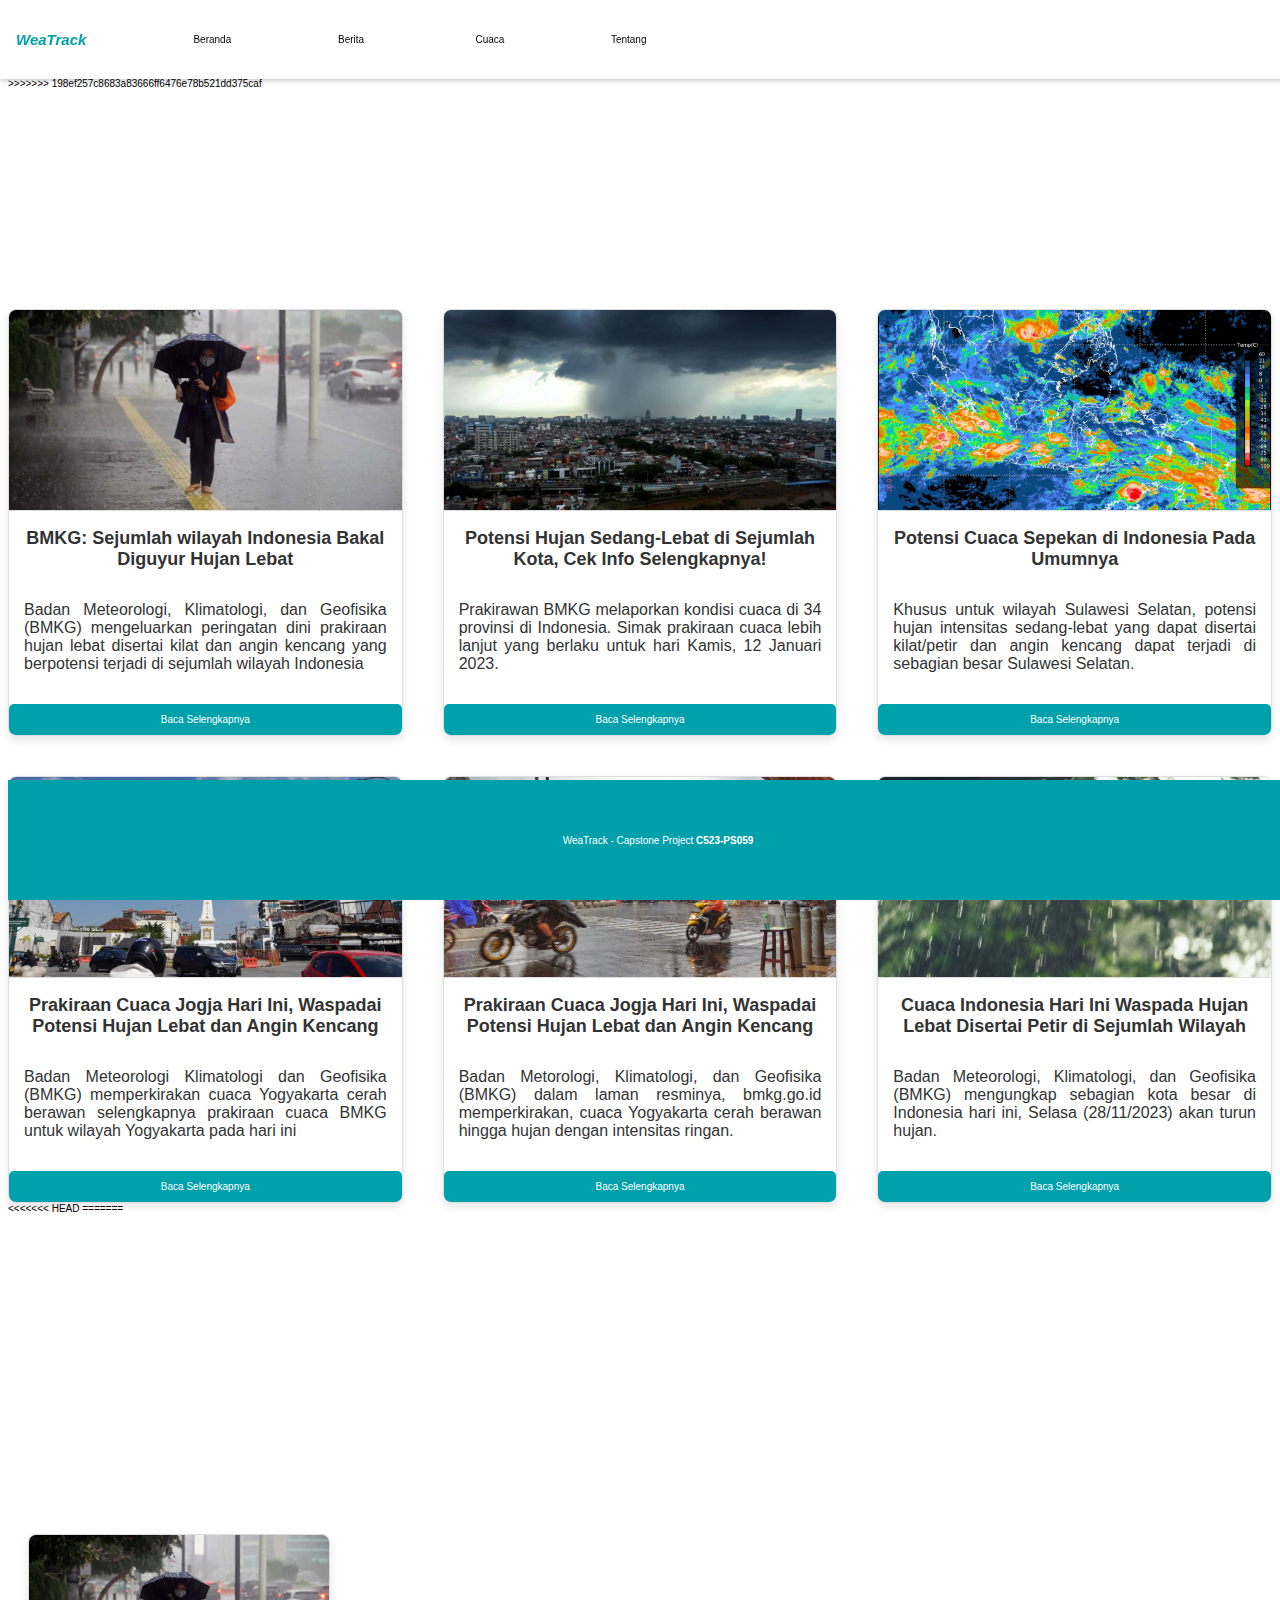
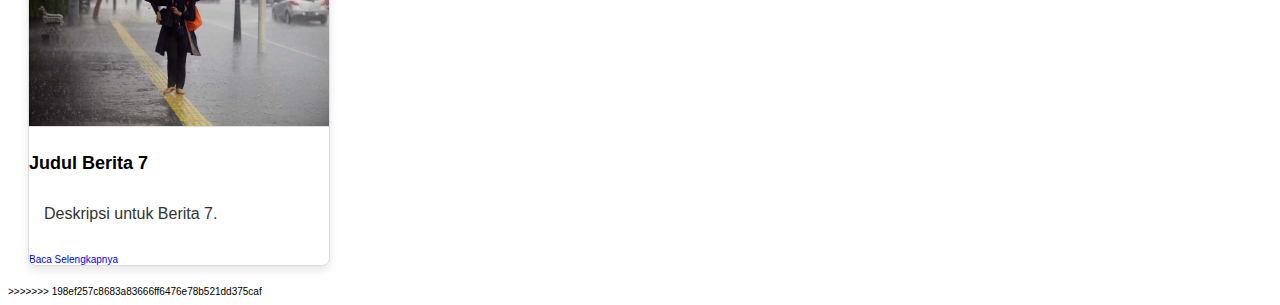
==== commit df5199f1: "Update Project" ====
--- a/berita.html
+++ b/berita.html
@@ -1,113 +1,131 @@
 <!DOCTYPE html>
 <html lang="en">
-
 <head>
   <meta charset="UTF-8">
   <meta name="viewport" content="width=device-width, initial-scale=1.0">
   <link rel="icon" href="assets/images/images-home.png" type="image/png">
-  <link rel="stylesheet" href="styles/berita.css">
+  <link rel="stylesheet" href="styles/style.css">
   <link rel="stylesheet" href="styles/responsive.css">
   <title>WeaTrack</title>
 </head>
-
 <body>
-
+<<<<<<< HEAD
+  <header class="app-bar">
+    <div class="app-bar__menu">
+      <button class="hamburger" id="hamburgerButton">☰</button>
+    </div>
+    <div class="app-bar__brand">
+      <h1>WeaTrack</h1>
+    </div>
+    <nav id="navigationDrawer" class="app-bar__navigation">
+      <ul>
+        <li><a href="index.html">Beranda</a></li>
+        <li><a href="berita.html">Berita</a></li>
+        <li><a href="cuaca.html">Cuaca</a></li>
+        <li><a href="tentang.html">Tentang</a></li>
+      </ul>
+    </nav>
+  </header>
+=======
   <header class="header">
     <nav class="navbar">
-      <a href="index.html" class="nav-logo">WeaTrack</a>
-      <ul class="nav-menu">
-        <li class="nav-item">
-          <a href="index.html" class="nav-link">Home</a>
-        </li>
-        <li class="nav-item">
-          <a href="berita.html" class="nav-link">Berita</a>
-        </li>
-        <li class="nav-item">
-          <a href="cuaca.html" class="nav-link">Cuaca</a>
-        </li>
-        <li class="nav-item">
-          <a href="tentang.html" class="nav-link">Tentang</a>
-        </li>
-      </ul>
-      <div class="hamburger">
-        <span class="bar"></span>
-        <span class="bar"></span>
-        <span class="bar"></span>
-      </div>
+        <a href="index.html" class="nav-logo">WeaTrack</a>
+        <ul class="nav-menu">
+            <li class="nav-item">
+                <a href="index.html" class="nav-link">Home</a>
+            </li>
+            <li class="nav-item">
+                <a href="berita.html" class="nav-link">Berita</a>
+            </li>
+            <li class="nav-item">
+                <a href="cuaca.html" class="nav-link">Cuaca</a>
+            </li>
+            <li class="nav-item">
+                <a href="tentang.html" class="nav-link">Tentang</a>
+            </li>
+        </ul>
+        <div class="hamburger">
+            <span class="bar"></span>
+            <span class="bar"></span>
+            <span class="bar"></span>
+        </div>
     </nav>
-  </header>
+</header>
+>>>>>>> 198ef257c8683a83666ff6476e78b521dd375caf
 
-  <div class="news-group">
-    <h1 class="news-title">Berita Terkini</h1>
-    <p class="news-tagline">Informasi dan berita terkait cuaca terkini</p>
-  </div>
-  <!-- Card section -->
-  <div class="card-container">
-    <!-- Card 1 -->
-    <div class="card">
-      <img src="assets/card-image/berita-1.jpg" alt="Berita 1">
-      <h4 class="card-title">BMKG: Sejumlah wilayah Indonesia Bakal Diguyur Hujan Lebat</h4>
-      <p class="card-description">Badan Meteorologi, Klimatologi, dan Geofisika (BMKG) mengeluarkan peringatan dini
-        prakiraan hujan lebat disertai kilat dan angin kencang yang berpotensi terjadi di sejumlah wilayah Indonesia</p>
-      <a href="https://beritalingkungan.com/category/berita-cuaca/" target="_blank">Baca Selengkapnya</a>
-    </div>
-
-    <!-- Card 2 -->
-    <div class="card">
-      <img src="assets/card-image/berita-2.jpeg" alt="Berita 2">
-      <h4 class="card-title">Potensi Hujan Sedang-Lebat di Sejumlah Kota, Cek Info Selengkapnya!</h4>
-      <p class="card-description">Prakirawan BMKG melaporkan kondisi cuaca di 34 provinsi di Indonesia. Simak prakiraan
-        cuaca lebih lanjut yang berlaku untuk hari Kamis, 12 Januari 2023.</p>
-      <a href="https://20.detik.com/detikupdate/20230112-230112048/potensi-hujan-sedang-lebat-di-sejumlah-kota-cek-info-selengkapnya"
-        target="_blank">Baca Selengkapnya</a>
-    </div>
-
-    <!-- Card 3 -->
-    <div class="card">
-      <img src="assets/card-image/berita-3.jpeg" alt="Berita 3">
-      <h4 class="card-title">Potensi Cuaca Sepekan di Indonesia Pada Umumnya</h4>
-      <p class="card-description">Khusus untuk wilayah Sulawesi Selatan, potensi hujan intensitas sedang-lebat yang
-        dapat disertai kilat/petir dan angin kencang dapat terjadi di sebagian besar Sulawesi Selatan.</p>
-      <a href="your_read_more_link">Baca Selengkapnya</a>
-    </div>
-
-    <!-- Card 4 -->
-    <div class="card">
-      <img src="assets/card-image/berita-4.jpg" alt="Berita 4">
-      <h4 class="card-title">Prakiraan Cuaca Jogja Hari Ini, Waspadai Potensi Hujan Lebat dan Angin Kencang</h4>
-      <p class="card-description">Badan Meteorologi Klimatologi dan Geofisika (BMKG) memperkirakan cuaca Yogyakarta
-        cerah berawan selengkapnya prakiraan cuaca BMKG untuk wilayah Yogyakarta pada hari ini</p>
-      <a href="https://jogja.jpnn.com/jogja-terkini/3895/prakiraan-cuaca-yogyakarta-hari-ini-16-juli-2022">Baca
-        Selengkapnya</a>
-    </div>
-
-    <!-- Card 5 -->
-    <div class="card">
-      <img src="assets/card-image/berita-5.jpeg" alt="Berita 5">
-      <h4 class="card-title">Prakiraan Cuaca Jogja Hari Ini, Waspadai Potensi Hujan Lebat dan Angin Kencang</h4>
-      <p class="card-description">Badan Metorologi, Klimatologi, dan Geofisika (BMKG) dalam laman resminya, bmkg.go.id
-        memperkirakan, cuaca Yogyakarta cerah berawan hingga hujan dengan intensitas ringan.</p>
-      <a
-        href="https://gudeg.net/read/17828/prakiraan-cuaca-jogja-hari-ini-waspadai-potensi-hujan-lebat-dan-angin-kencang.html">Baca
-        Selengkapnya</a>
-    </div>
-
-    <!-- Card 6 -->
-    <div class="card">
-      <img src="assets/card-image/berita-6.jpg" alt="Berita 6">
-      <h4 class="card-title">Cuaca Indonesia Hari Ini Waspada Hujan Lebat Disertai Petir di Sejumlah Wilayah</h4>
-      <p class="card-description">Badan Meteorologi, Klimatologi, dan Geofisika (BMKG) mengungkap sebagian kota besar di
-        Indonesia hari ini, Selasa (28/11/2023) akan turun hujan.</p>
-      <a
-        href="https://www.liputan6.com/news/read/5466311/cuaca-indonesia-hari-ini-selasa-28-november-2023-waspada-hujan-lebat-disertai-petir-di-sejumlah-wilayah">Baca
-        Selengkapnya</a>
-    </div>
+<div class="news-group">
+  <h1 class="news-title">Berita Terkini</h1>
+  <p class="news-tagline">Informasi dan berita terkait cuaca terkini</p>
+</div>
+<!-- Card section -->
+<div class="card-container">
+  <!-- Card 1 -->
+  <div class="card">
+    <img src="assets/card-image/berita-1.jpg" alt="Berita 1">
+    <h4 class="card-title">BMKG: Sejumlah wilayah Indonesia Bakal Diguyur Hujan Lebat</h4>
+    <p class="card-description">Badan Meteorologi, Klimatologi, dan Geofisika (BMKG) mengeluarkan peringatan dini prakiraan hujan lebat disertai kilat dan angin kencang yang berpotensi terjadi di sejumlah wilayah Indonesia</p>
+    <a href="https://beritalingkungan.com/category/berita-cuaca/" target="_blank">Baca Selengkapnya</a>
   </div>
 
-  <script src="script.js"></script>
-  <footer>
-    <p>WeaTrack - Capstone Project <a>C523-PS059</a></p>
-  </footer>
+  <!-- Card 2 -->
+  <div class="card">
+    <img src="assets/card-image/berita-2.jpeg" alt="Berita 2">
+    <h4 class="card-title">Potensi Hujan Sedang-Lebat di Sejumlah Kota, Cek Info Selengkapnya!</h4>
+    <p class="card-description">Prakirawan BMKG melaporkan kondisi cuaca di 34 provinsi di Indonesia. Simak prakiraan cuaca lebih lanjut yang berlaku untuk hari Kamis, 12 Januari 2023.</p>
+    <a href="https://20.detik.com/detikupdate/20230112-230112048/potensi-hujan-sedang-lebat-di-sejumlah-kota-cek-info-selengkapnya" target="_blank">Baca Selengkapnya</a>
+  </div>
+
+  <!-- Card 3 -->
+  <div class="card">
+    <img src="assets/card-image/berita-3.jpeg" alt="Berita 3">
+    <h4 class="card-title">Potensi Cuaca Sepekan di Indonesia Pada Umumnya</h4>
+    <p class="card-description">Khusus untuk wilayah Sulawesi Selatan, potensi hujan intensitas sedang-lebat yang dapat disertai kilat/petir dan angin kencang dapat terjadi di sebagian besar Sulawesi Selatan.</p>
+    <a href="your_read_more_link">Baca Selengkapnya</a>
+  </div>
+
+  <!-- Card 4 -->
+  <div class="card">
+    <img src="assets/card-image/berita-4.jpg" alt="Berita 4">
+    <h4 class="card-title">Prakiraan Cuaca Jogja Hari Ini, Waspadai Potensi Hujan Lebat dan Angin Kencang</h4>
+    <p class="card-description">Badan Meteorologi Klimatologi dan Geofisika (BMKG) memperkirakan cuaca Yogyakarta cerah berawan selengkapnya prakiraan cuaca BMKG untuk wilayah Yogyakarta pada hari ini</p>
+    <a href="https://jogja.jpnn.com/jogja-terkini/3895/prakiraan-cuaca-yogyakarta-hari-ini-16-juli-2022">Baca Selengkapnya</a>
+  </div>
+
+  <!-- Card 5 -->
+  <div class="card">
+    <img src="assets/card-image/berita-5.jpeg" alt="Berita 5">
+    <h4 class="card-title">Prakiraan Cuaca Jogja Hari Ini, Waspadai Potensi Hujan Lebat dan Angin Kencang</h4>
+    <p class="card-description">Badan Metorologi, Klimatologi, dan Geofisika (BMKG) dalam laman resminya, bmkg.go.id memperkirakan, cuaca Yogyakarta cerah berawan hingga hujan dengan intensitas ringan.</p>
+    <a href="https://gudeg.net/read/17828/prakiraan-cuaca-jogja-hari-ini-waspadai-potensi-hujan-lebat-dan-angin-kencang.html">Baca Selengkapnya</a>
+  </div>
+
+  <!-- Card 6 -->
+  <div class="card">
+    <img src="assets/card-image/berita-6.jpg" alt="Berita 6">
+    <h4 class="card-title">Cuaca Indonesia Hari Ini Waspada Hujan Lebat Disertai Petir di Sejumlah Wilayah</h4>
+    <p class="card-description">Badan Meteorologi, Klimatologi, dan Geofisika (BMKG) mengungkap sebagian kota besar di Indonesia hari ini, Selasa (28/11/2023) akan turun hujan.</p>
+    <a href="https://www.liputan6.com/news/read/5466311/cuaca-indonesia-hari-ini-selasa-28-november-2023-waspada-hujan-lebat-disertai-petir-di-sejumlah-wilayah">Baca Selengkapnya</a>
+  </div>
+</div>
+<<<<<<< HEAD
+<script src="js/script.js"></script>
+=======
+
+<!-- Additional Card Section -->
+<div class="horizontal-card-container">
+  <!-- Card 7 -->
+  <div class="horizontal-card">
+    <img src="assets/card-image/berita-1.jpg" alt="Berita 7">
+    <h4 class="horizontal-card-title ">Judul Berita 7</h4>
+    <p class="horizontal-card-description">Deskripsi untuk Berita 7.</p>
+    <a href="your_read_more_link">Baca Selengkapnya</a>
+  </div>
+</div>
+
+<script src="script.js"></script>
+>>>>>>> 198ef257c8683a83666ff6476e78b521dd375caf
+<footer>
+  <p>WeaTrack - Capstone Project <a>C523-PS059</a></p>
+</footer>
 </body>
-
-</html>+</html>
--- a/styles/style.css
+++ b/styles/style.css
@@ -0,0 +1,1055 @@
+<<<<<<< HEAD
+=======
+@import url('https://fonts.googleapis.com/css2?family=Roboto:ital,wght@0,500;1,400&display=swap');
+
+>>>>>>> 198ef257c8683a83666ff6476e78b521dd375caf
+* {
+  margin: 0;
+  padding: 0;
+  border: 0;
+  outline: none;
+  box-sizing: border-box;
+  text-decoration: none;
+}
+
+<<<<<<< HEAD
+body {
+  font-family: 'Poppins', sans-serif;
+  background-color: white;
+  min-height: 100vh;
+  display: flex;
+  flex-direction: column;
+}
+
+/*
+  AppBar
+*/
+
+.app-bar {
+  position: fixed;
+  top: 0;
+  left: 0;
+  width: 100%;
+  padding: 8px 16px;
+  background-color: white;
+  display: grid;
+  grid-template-columns: auto 1fr auto;
+  gap: 10px;
+  z-index: 99;
+  box-shadow: 0 2px 4px 0 rgba(0, 0, 0, 0.2);
+}
+
+
+.app-bar .app-bar__menu {
+  display: flex;
+  align-items: center;
+}
+
+.app-bar .app-bar__menu button {
+  background-color: transparent;
+  border: none;
+  font-size: 18px;
+  padding: 8px;
+  cursor: pointer;
+}
+
+.app-bar .app-bar__brand {
+  display: flex;
+  align-items: center;
+}
+
+.app-bar .app-bar__brand h1 {
+  color: #00A1AB;
+  text-transform: none;
+  font-size: 14px;
+  user-select: none;
+  font-style: italic; 
+}
+
+
+.app-bar .app-bar__navigation {
+  position: fixed;
+  top: 50px;
+  left: -180px;
+  width: 150px;
+  transition: all 0.3s;
+  padding: 8px;
+  background-color: white;
+  overflow: hidden;
+}
+
+
+.app-bar .app-bar__navigation.open {
+  left: 0;
+}
+
+
+.app-bar .app-bar__navigation ul li a {
+  display: inline-block;
+  text-decoration: none;
+  color: black;
+  padding: 8px;
+  margin-bottom: 5px;
+  width: 100%;
+}
+
+.app-bar .app-bar__navigation ul li:hover {
+  font-weight: bold;
+}
+
+=======
+
+* {
+  margin: 0;
+  padding: 0;
+  box-sizing: border-box;
+}
+
+body {
+  font-family: 'Poppins', sans-serif;
+}
+
+html {
+  font-size: 62.5%;
+  font-family: 'Roboto', sans-serif;
+}
+
+li {
+  list-style: none;
+}
+
+a {
+  text-decoration: none;
+}
+
+.header {
+  background-color: #fff;
+  border-bottom: 1px solid #E2E8F0;
+}
+
+.navbar {
+  display: flex;
+  justify-content: space-between;
+  align-items: center;
+  padding: 1rem 1.5rem;
+}
+
+.hamburger {
+  display: none;
+}
+
+.bar {
+  display: block;
+  width: 25px;
+  height: 3px;
+  margin: 5px auto;
+  -webkit-transition: all 0.3s ease-in-out;
+  transition: all 0.3s ease-in-out;
+  background-color: #101010;
+}
+
+.nav-menu {
+  display: flex;
+  justify-content: space-between;
+  align-items: center;
+}
+
+.nav-item {
+  margin-left: 5rem;
+}
+
+.nav-link {
+  font-size: 1.6rem;
+  font-weight: 400;
+  color: #475569;
+}
+
+.nav-link:hover {
+  color: #482ff7;
+}
+
+.nav-logo {
+  color: #00A1AB;
+  font-weight: bold;
+  font-style: italic;
+  font-size: 30px;
+}
+
+
+>>>>>>> 198ef257c8683a83666ff6476e78b521dd375caf
+/*
+  Jumbotron
+  */
+
+<<<<<<< HEAD
+  .jumbotron {
+    position: relative;
+    display: flex;
+    align-items: center;
+    min-height: 100vh;
+    width: 100%;
+    text-align: center;
+    background-image: url("../assets/images/background-weatrack.jpg");
+    background-position: center;
+    background-size: cover;
+    border: 15px;
+    z-index: 1;
+  }
+  
+  .jumbotron::before {
+    content: "";
+    position: absolute;
+    top: 0;
+    left: 0;
+    width: 100%;
+    height: 100%;
+    background: linear-gradient(rgba(0, 0, 0, 0.3), rgba(0, 0, 0, 0.3));
+    z-index: -1;
+  } 
+  
+  
+  .jumbotron .jumbotron-inner {
+    position: relative;
+    z-index: 2;
+    margin: -120px 20px 0 200px; 
+    text-align: left; 
+  }
+  
+  .jumbotron-inner {
+    max-width: 800px;
+  }
+  
+  .jumbotron-title {
+    color: #00A1AB;
+    font-weight: bold; 
+    font-style: italic; 
+    font-size: 50px;
+  }
+  
+  .jumbotron-text {
+    color: #fff;
+    margin-top: 16px;
+    font-size: 18px;
+    font-weight: 300;
+  }
+
+  .get-started-button {
+    background-color: #00A1AB;
+    color: #fff;
+    padding: 10px 30px;
+    font-size: 16px;
+    border: none;
+    cursor: pointer;
+    transition: background-color 0.3s ease;
+    border-radius: 20px;
+    margin-top: 20px;
+  }
+  
+  .get-started-button:hover {
+    background-color: white;
+    color: #00A1AB;
+  }
+  
+  .illustration-image {
+    max-width: 15%; 
+    height: auto;
+    position: absolute;
+    top: 40%; 
+    right: 180px; 
+    transform: translateY(-50%); 
+  }
+
+  /*
+  Berita
+  */
+  
+  .news-group {
+    position: absolute;
+    width: 527px;
+    height: 125px;
+    top: 100px; 
+    left: 50%;
+    transform: translateX(-50%);
+  }
+  
+  .news-title {
+    font-family: "Poppins-SemiBold", Helvetica;
+    color: #00a0ab;
+    font-size: 36px;
+    letter-spacing: 0;
+    line-height: normal;
+    margin: 0; 
+    text-align: center;
+  }
+  
+  .news-tagline {
+    font-family: "Poppins-Regular", Helvetica;
+    color: #000000;
+    font-size: 18px;
+    text-align: center;
+    letter-spacing: 0;
+    line-height: normal;
+    margin-top: 10px; 
+  }
+  
+  .card-container {
+    display: grid;
+    grid-template-columns: repeat(3, 1fr);
+    gap: 40px;
+    justify-content: center;
+    margin-top: 220px;
+    margin-left: auto;
+    margin-right: auto;
+  }
+  
+  .card {
+    max-width: 400px; 
+    border: 1px solid #ddd;
+    border-radius: 8px;
+    overflow: hidden;
+    box-shadow: 0 4px 8px rgba(0, 0, 0, 0.1);
+  }
+  
+  .card img {
+    width: 100%;
+    height: 200px; 
+    object-fit: cover; 
+    border-bottom: 1px solid #ddd;
+  }
+  
+  
+  .card-description {
+    text-align: justify;
+    padding: 15px;
+    font-size: 16px;
+    color: #333;
+  }
+  
+  .card-title {
+    font-size: 18px;
+    font-weight: bold;
+    color: #333;
+    margin-bottom: 10px;
+    margin-top: 15px;
+    text-align: center;
+  }
+  
+  .card a {
+    display: block;
+    text-align: center;
+    background-color: #00A1AB;
+    color: #fff;
+    padding: 10px;
+    text-decoration: none;
+    border-radius: 5px;
+    margin-top: 10px;
+    transition: background-color 0.3s ease;
+  }
+  
+  .card a:hover {
+    background-color: white;
+    color: #00A1AB;
+  }
+
+  /*
+  Tentang
+  */
+  
+  .about-group {
+    position: absolute;
+    width: 527px;
+    height: 125px;
+    top: 100px; 
+    left: 50%;
+    transform: translateX(-50%);
+  }
+  
+  .about-title {
+    font-family: "Poppins-SemiBold", Helvetica;
+    color: #00a0ab;
+    font-size: 50px;
+    letter-spacing: 0;
+    line-height: normal;
+    margin: 0; 
+    text-align: center;
+  }
+  
+  .about-tagline {
+    font-family: "Poppins-Regular", Helvetica;
+    color: #000000;
+    font-size: 18px;
+    text-align: center;
+    letter-spacing: 0;
+    line-height: normal;
+    margin-top: 10px; 
+  }
+
+  
+  .about-container {
+    display: flex;
+    gap: 10px;
+    justify-content: center;
+    margin-top: 240px;
+  }
+  
+  .about {
+    text-align: center;
+    box-shadow: 0 0 20px rgba(0, 0, 0, 0.1); 
+    padding: 20px;
+    border-radius: 8px; 
+  }  
+  
+  .circular-image {
+    border-radius: 50%;
+    width: 100px;
+    height: 100px;
+    object-fit: cover;
+    margin-bottom: 10px;
+  }
+  
+  .about-title {
+    font-size: 24px;
+    margin-bottom: 5px;
+  }
+  
+  .about-description {
+    font-size: 14px;
+    color: #777;
+  }
+  
+  .social-icons {
+    display: flex;
+    justify-content: center;
+    margin-top: 10px;
+  }
+  
+  .social-icons a {
+    margin: 0 10px;
+    text-decoration: none;
+  }
+  
+  .social-icons img {
+    width: 30px;
+    height: 30px;
+    border-radius: 50%;
+  }
+  
+  .about-description-card {
+    font-size: 14px;
+    padding: 10px;
+    color: black;
+    margin-bottom: 10px; 
+  }
+
+    /*
+  Footer
+  */
+
+  footer {
+    padding: 16px;
+    margin-top: 50px;
+    background-color: #00a0ab;
+    min-height: 100px; 
+    display: flex;
+    flex-direction: column;
+    justify-content: center;
+    align-items: center;
+  }
+  
+  footer p {
+    text-align: left;
+    color: white;
+    margin-bottom: 10px; 
+  }
+  
+  footer p a {
+    color: white;
+    text-decoration: none;
+    font-weight: bold;
+  }
+
+    /*
+  Cuaca
+  */
+
+  .search-group {
+    position: absolute;
+    width: 527px;
+    height: 125px;
+    top: 100px; 
+    left: 50%;
+    transform: translateX(-50%);
+  }
+  
+  .search-title {
+    font-family: "Poppins-SemiBold", Helvetica;
+    color: #00a0ab;
+    font-size: 36px;
+    letter-spacing: 0;
+    line-height: normal;
+    margin: 30px auto 0;
+    text-align: center;
+  }
+  
+  .search-tagline {
+    font-family: "Poppins-Regular", Helvetica;
+    color: #000000;
+    font-size: 18px;
+    text-align: center;
+    letter-spacing: 0;
+    line-height: normal;
+    margin-top: 10px; 
+  }
+
+  .container {
+    position: relative;
+    margin: 50px auto 0;
+    margin-top: 220px;
+    width: 500px;
+    height: 90px;
+    background: #fff;
+    padding: 20px 30px;
+    border-radius: 18px;
+    font-family: "Poppins-Regular", Helvetica;
+    transition: 0.6s ease-out;
+    flex-direction: column;
+    box-shadow: 0 4px 8px rgba(0, 0, 0, 0.1); 
+  }  
+  
+.location{
+  width: 100%;
+  height: min-content;
+  display: flex;
+  align-items: center;
+  justify-content: space-between;
+}
+
+.location input{
+  color: #06383D;
+  width: 80%;
+  font-size: 24px;
+  font-weight: 500;
+  padding-left: 32px;
+}
+
+.location input::placeholder{
+  font-size: 20px;
+  font-weight: 500;
+  color: #06383D;
+  text-transform: capitalize;
+}
+
+.location button{
+  cursor: pointer;
+  width: 50px;
+  height: 50px;
+  color: #06383D;
+  background: #dff6ff;
+  border-radius: 50%;
+  font-size: 22px;
+  transition: 0.4s ease;
+}
+
+.location button:hover{
+  color: #fff;
+  background: #06383D;
+}
+
+.location i{
+  position: absolute;
+  color: #06383D;
+  font-size: 28px;
+}
+
+.weather-box{
+  text-align: center;
+}
+
+.weather-box img{
+  width: 70%;
+  margin-top: 30px;
+}
+
+.weather-box .suhu{
+  position: relative;
+  color: #06383D;
+  font-size: 4rem;
+  font-weight: 800;
+  margin-top: 30px;
+  margin-left: -16px;
+}
+
+.weather-box .suhu span{
+  position: absolute;
+  margin-left: 4px;
+  font-size: 1.5rem;
+}
+
+.weather-box .deskripsi{
+  color: #06383D;
+  font-size: 22px;
+  font-weight: 500;
+  text-transform: capitalize;
+}
+
+.weather-details{
+  width: 100%;
+  display: flex;
+  justify-content: space-between;
+  margin-top: 30px;
+}
+
+.weather-details .humidity, .weather-details .wind{
+  display: flex;
+  align-items: center;
+  width: 50%;
+  height: 100px;
+}
+
+.weather-details .humidity{
+  padding-left: 20px;
+  justify-content: flex-start;
+}
+
+.weather-details .wind{
+  padding-right: 20px;
+  justify-content: flex-end;
+}
+
+.weather-details i{
+  color: #06383D;
+  font-size: 26px;
+  margin-right: 10px;
+  margin-top: 6px;
+}
+
+.weather-details span{
+  color: #06383D;
+  font-size: 22px;
+  font-weight: 500;
+}
+
+.weather-details p{
+  color: #06383D;
+  font-size: 14px;
+  font-weight: 500;
+}
+
+.not-found{
+  width: 100%;
+  text-align: center;
+  margin-top: 50px;
+  scale: 0;
+  opacity: 0;
+  display: none;
+}
+
+.not-found img{
+  width: 70%;
+}
+
+.not-found p{
+  color: #06383D;
+  font-size: 22px;
+  font-weight: 500;
+  margin-top: 12px;
+}
+
+.weather-box, .weather-details{
+  scale: 0;
+  opacity: 0;
+}
+
+.fadeIn{
+  animation: 0.5s fadeIn forwards;
+  animation-delay: 0.5s;
+}
+
+@keyframes fadeIn{
+  to {
+      scale: 1;
+      opacity: 1;
+  }
+}
+  
+  
+=======
+.jumbotron {
+  position: relative;
+  display: flex;
+  align-items: center;
+  min-height: 100vh;
+  width: 100%;
+  text-align: center;
+  background-image: url("../assets/images/background-weatrack.jpg");
+  background-position: center;
+  background-size: cover;
+  border: 15px;
+  z-index: 1;
+}
+
+.jumbotron::before {
+  content: "";
+  position: absolute;
+  top: 0;
+  left: 0;
+  width: 100%;
+  height: 100%;
+  background: linear-gradient(rgba(0, 0, 0, 0.3), rgba(0, 0, 0, 0.3));
+  z-index: -1;
+}
+
+
+.jumbotron .jumbotron-inner {
+  display: flex;
+  flex-direction: column;
+  padding: 20px;
+  text-align: left;
+  margin-left: auto;
+  max-width: 800px;
+}
+
+
+.jumbotron-title {
+  color: #00A1AB;
+  font-weight: bold;
+  font-style: italic;
+  font-size: 50px;
+}
+
+.jumbotron-text {
+  color: #fff;
+  margin-top: 16px;
+  font-size: 18px;
+  font-weight: 300;
+}
+
+.get-started-button {
+  background-color: #00A1AB;
+  color: #fff;
+  padding: 10px 30px;
+  font-size: 16px;
+  border: none;
+  cursor: pointer;
+  transition: background-color 0.3s ease;
+  border-radius: 20px;
+  margin-top: 20px;
+}
+
+.get-started-button:hover {
+  background-color: white;
+  color: #00A1AB;
+}
+
+.illustration-image {
+  max-width: 15%;
+  height: auto;
+  margin-top: 20px;
+  margin-right: 15px;
+}
+
+.news-group {
+  position: absolute;
+  width: 527px;
+  height: 125px;
+  top: 800px;
+  left: 50%;
+  transform: translateX(-50%);
+}
+
+.news-title {
+  font-family: "Poppins-SemiBold", Helvetica;
+  color: #00a0ab;
+  font-size: 36px;
+  letter-spacing: 0;
+  line-height: normal;
+  margin: 0;
+  text-align: center;
+}
+
+.news-tagline {
+  font-family: "Poppins-Regular", Helvetica;
+  color: #000000;
+  font-size: 18px;
+  text-align: center;
+  letter-spacing: 0;
+  line-height: normal;
+  margin-top: 10px;
+}
+
+.card-container {
+  display: grid;
+  grid-template-columns: repeat(3, 1fr);
+  gap: 40px;
+  justify-content: center;
+  margin-top: 220px;
+  margin-left: auto;
+  margin-right: auto;
+}
+
+.card {
+  max-width: 400px;
+  border: 1px solid #ddd;
+  border-radius: 8px;
+  overflow: hidden;
+  box-shadow: 0 4px 8px rgba(0, 0, 0, 0.1);
+}
+
+.card img {
+  width: 100%;
+  height: 200px;
+  object-fit: cover;
+  border-bottom: 1px solid #ddd;
+}
+
+
+.card-description {
+  text-align: justify;
+  padding: 15px;
+  font-size: 16px;
+  color: #333;
+}
+
+.card-title {
+  font-size: 18px;
+  font-weight: bold;
+  color: #333;
+  margin-bottom: 10px;
+  margin-top: 15px;
+  text-align: center;
+}
+
+.card a {
+  display: block;
+  text-align: center;
+  background-color: #00A1AB;
+  color: #fff;
+  padding: 10px;
+  text-decoration: none;
+  border-radius: 5px;
+  margin-top: 10px;
+  transition: background-color 0.3s ease;
+}
+
+.card a:hover {
+  background-color: white;
+  color: #00A1AB;
+}
+
+.search-group {
+  position: absolute;
+  width: 527px;
+  height: 125px;
+  top: 1900px;
+  left: 50%;
+  transform: translateX(-50%);
+}
+
+.search-title {
+  font-family: "Poppins-SemiBold", Helvetica;
+  color: #00a0ab;
+  font-size: 36px;
+  letter-spacing: 0;
+  line-height: normal;
+  margin: 0;
+  text-align: center;
+}
+
+.search-tagline {
+  font-family: "Poppins-Regular", Helvetica;
+  color: #000000;
+  font-size: 18px;
+  text-align: center;
+  letter-spacing: 0;
+  line-height: normal;
+  margin-top: 10px;
+}
+
+.search-form {
+  display: flex;
+  justify-content: center;
+  align-items: center;
+  margin-top: 40px;
+}
+
+.search-form input {
+  padding: 10px;
+  width: 500px;
+  border: 1px solid #ddd;
+  border-radius: 10px;
+}
+
+.search-form button {
+  background-color: #00A1AB;
+  color: #fff;
+  padding: 10px 20px;
+  border: none;
+  border-radius: 10px;
+  cursor: pointer;
+  margin-left: 10px;
+}
+
+.horizontal-card-container {
+  display: flex;
+  flex-wrap: nowrap;
+  overflow-x: auto;
+  gap: 20px;
+  padding: 20px;
+  margin-top: 300px;
+}
+
+.horizontal-card {
+  flex: 0 0 auto;
+  max-width: 300px;
+  border: 1px solid #ddd;
+  border-radius: 8px;
+  overflow: hidden;
+  box-shadow: 0 4px 8px rgba(0, 0, 0, 0.1);
+}
+
+.horizontal-card img {
+  width: 100%;
+  height: auto;
+  border-bottom: 1px solid #ddd;
+}
+
+.horizontal-card-description {
+  padding: 15px;
+  font-size: 16px;
+  color: #333;
+}
+
+.horizontal-card-title {
+  font-size: 18px;
+  margin-bottom: 10px;
+}
+
+.about-group {
+  position: absolute;
+  width: 527px;
+  height: 125px;
+  top: 2500px;
+  left: 50%;
+  transform: translateX(-50%);
+}
+
+.about-title {
+  font-family: "Poppins-SemiBold", Helvetica;
+  color: #00a0ab;
+  font-size: 50px;
+  letter-spacing: 0;
+  line-height: normal;
+  margin: 0;
+  text-align: center;
+}
+
+.about-tagline {
+  font-family: "Poppins-Regular", Helvetica;
+  color: #000000;
+  font-size: 18px;
+  text-align: center;
+  letter-spacing: 0;
+  line-height: normal;
+  margin-top: 10px;
+}
+
+
+.about-container {
+  display: flex;
+  gap: 10px;
+  justify-content: center;
+  margin-top: 200px;
+}
+
+.about {
+  text-align: center;
+  box-shadow: 0 0 20px rgba(0, 0, 0, 0.1);
+  padding: 20px;
+  border-radius: 8px;
+}
+
+.circular-image {
+  border-radius: 50%;
+  width: 100px;
+  height: 100px;
+  object-fit: cover;
+  margin-bottom: 10px;
+}
+
+footer {
+  height: 40px;
+  background-color: #00a0ab;
+  color: #fff;
+  padding: 10px;
+  position: fixed;
+  bottom: 0;
+  text-align: center;
+  width: 100%;
+}
+
+
+@media only screen and (max-width: 768px) {
+  .nav-menu {
+    z-index: 900;
+    position: fixed;
+    left: -100%;
+    top: 5rem;
+    flex-direction: column;
+    background-color: #B4B1A5;
+    width: 100%;
+    text-align: center;
+    transition: 0.3s;
+    opacity: 80%;
+    box-shadow: 0 10px 27px rgba(0, 0, 0, 0.05);
+  }
+
+  .nav-menu.active {
+    left: 0;
+  }
+
+  .nav-item {
+    margin: 2.5rem 0;
+  }
+
+  .hamburger {
+    display: block;
+    cursor: pointer;
+  }
+
+  .hamburger.active .bar:nth-child(2) {
+    opacity: 0;
+  }
+
+  .hamburger.active .bar:nth-child(1) {
+    -webkit-transform: translateY(8px) rotate(45deg);
+    transform: translateY(8px) rotate(45deg);
+  }
+
+  .hamburger.active .bar:nth-child(3) {
+    -webkit-transform: translateY(-8px) rotate(-45deg);
+    transform: translateY(-8px) rotate(-45deg);
+  }
+
+  footer {
+    height: 40px;
+    background-color: #00a0ab;
+    color: #fff;
+    padding: 10px;
+    position: fixed;
+    bottom: 0;
+    text-align: center;
+    width: 100%;
+    z-index: 1;
+  }
+
+
+}
+
+
+@keyframes fadeIn {
+  to {
+    scale: 1;
+    opacity: 1;
+  }
+}
+>>>>>>> 198ef257c8683a83666ff6476e78b521dd375caf
--- a/styles/responsive.css
+++ b/styles/responsive.css
@@ -1,4 +1,99 @@
 @media screen and (min-width: 650px) {
+<<<<<<< HEAD
+    .app-bar {
+      grid-template-columns: 1fr auto;
+      padding: 8px 32px;
+    }
+  
+    .app-bar .app-bar__brand h1 {
+      font-size: 1.5em;
+    }
+  
+    .app-bar .app-bar__menu {
+      display: none;
+    }
+  
+    .app-bar .app-bar__navigation {
+      position: static;
+      width: 100%;
+    }
+  
+    .app-bar .app-bar__navigation ul li {
+      display: inline-block;
+    }
+  
+    .app-bar .app-bar__navigation ul li a {
+      display: inline-block;
+      width: 120px;
+      text-align: center;
+      margin: 0;
+    }
+  }
+  
+  @media screen and (min-width: 800px) {
+    .app-bar .app-bar__brand h1 {
+      font-size: 20px;
+    }
+  }
+  
+
+
+@media only screen and (max-width: 768px) {
+  .app-bar .app-bar__navigation {
+    width: 100%;
+    left: -100%;
+  }
+
+  .app-bar .app-bar__navigation.open {
+    left: 0;
+  }
+
+  .jumbotron .jumbotron-inner {
+    margin: -120px 20px 0 20px;
+  }
+
+  .get-started-button {
+    margin-top: 20px; 
+  }
+
+  .illustration-image {
+    right: 20px;
+    position: static; 
+    margin-top: 20px; 
+  }
+
+  .news-group,
+  .search-group,
+  .about-group {
+    width: 90%;
+  }
+
+  .card-container {
+    grid-template-columns: 1fr;
+  }
+
+  .weather-box img {
+    width: 100%;
+  }
+
+  .weather-details,
+  .weather-box,
+  .not-found {
+    margin-top: 20px;
+  }
+
+  .about-container {
+    display: flex;
+    flex-direction: column;
+    align-items: center; 
+  }
+
+  .about {
+    width: 60%; 
+    margin-bottom: 20px;
+  }
+}
+=======
   .app-bar {
     grid-template-columns: 1fr auto;
     padding: 8px 32px;
@@ -90,4 +185,5 @@
   footer {
     z-index: 1;
   }
-}+}
+>>>>>>> 198ef257c8683a83666ff6476e78b521dd375caf
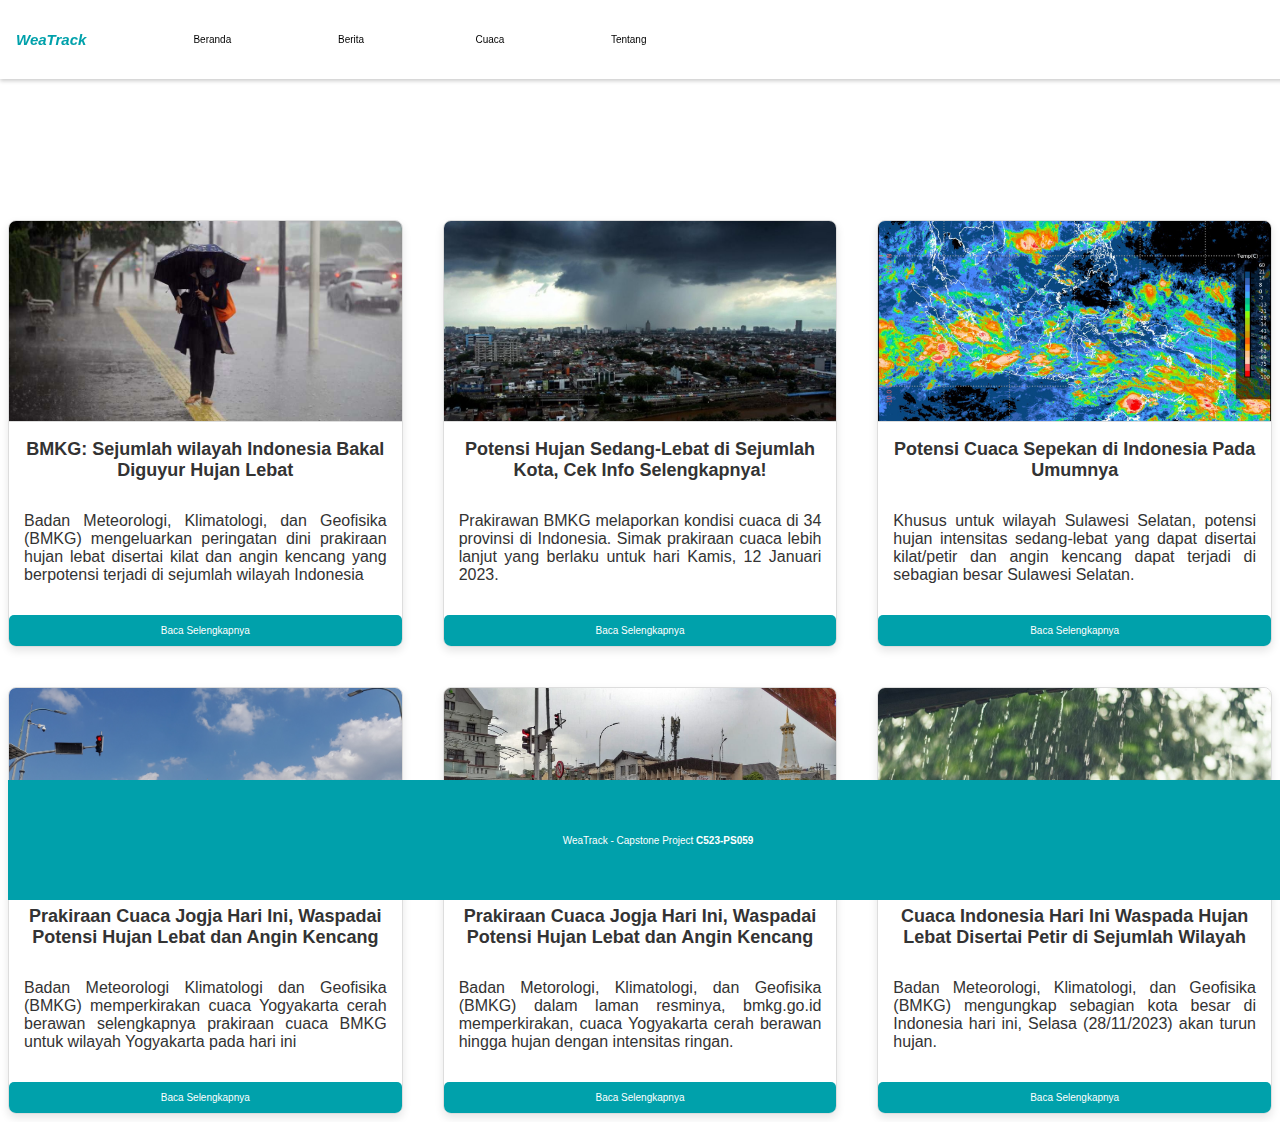
==== commit eb3e0e0e: "update berita.html" ====
--- a/berita.html
+++ b/berita.html
@@ -9,7 +9,6 @@
   <title>WeaTrack</title>
 </head>
 <body>
-<<<<<<< HEAD
   <header class="app-bar">
     <div class="app-bar__menu">
       <button class="hamburger" id="hamburgerButton">☰</button>
@@ -26,33 +25,6 @@
       </ul>
     </nav>
   </header>
-=======
-  <header class="header">
-    <nav class="navbar">
-        <a href="index.html" class="nav-logo">WeaTrack</a>
-        <ul class="nav-menu">
-            <li class="nav-item">
-                <a href="index.html" class="nav-link">Home</a>
-            </li>
-            <li class="nav-item">
-                <a href="berita.html" class="nav-link">Berita</a>
-            </li>
-            <li class="nav-item">
-                <a href="cuaca.html" class="nav-link">Cuaca</a>
-            </li>
-            <li class="nav-item">
-                <a href="tentang.html" class="nav-link">Tentang</a>
-            </li>
-        </ul>
-        <div class="hamburger">
-            <span class="bar"></span>
-            <span class="bar"></span>
-            <span class="bar"></span>
-        </div>
-    </nav>
-</header>
->>>>>>> 198ef257c8683a83666ff6476e78b521dd375caf
-
 <div class="news-group">
   <h1 class="news-title">Berita Terkini</h1>
   <p class="news-tagline">Informasi dan berita terkait cuaca terkini</p>
@@ -107,23 +79,8 @@
     <a href="https://www.liputan6.com/news/read/5466311/cuaca-indonesia-hari-ini-selasa-28-november-2023-waspada-hujan-lebat-disertai-petir-di-sejumlah-wilayah">Baca Selengkapnya</a>
   </div>
 </div>
-<<<<<<< HEAD
+    
 <script src="js/script.js"></script>
-=======
-
-<!-- Additional Card Section -->
-<div class="horizontal-card-container">
-  <!-- Card 7 -->
-  <div class="horizontal-card">
-    <img src="assets/card-image/berita-1.jpg" alt="Berita 7">
-    <h4 class="horizontal-card-title ">Judul Berita 7</h4>
-    <p class="horizontal-card-description">Deskripsi untuk Berita 7.</p>
-    <a href="your_read_more_link">Baca Selengkapnya</a>
-  </div>
-</div>
-
-<script src="script.js"></script>
->>>>>>> 198ef257c8683a83666ff6476e78b521dd375caf
 <footer>
   <p>WeaTrack - Capstone Project <a>C523-PS059</a></p>
 </footer>
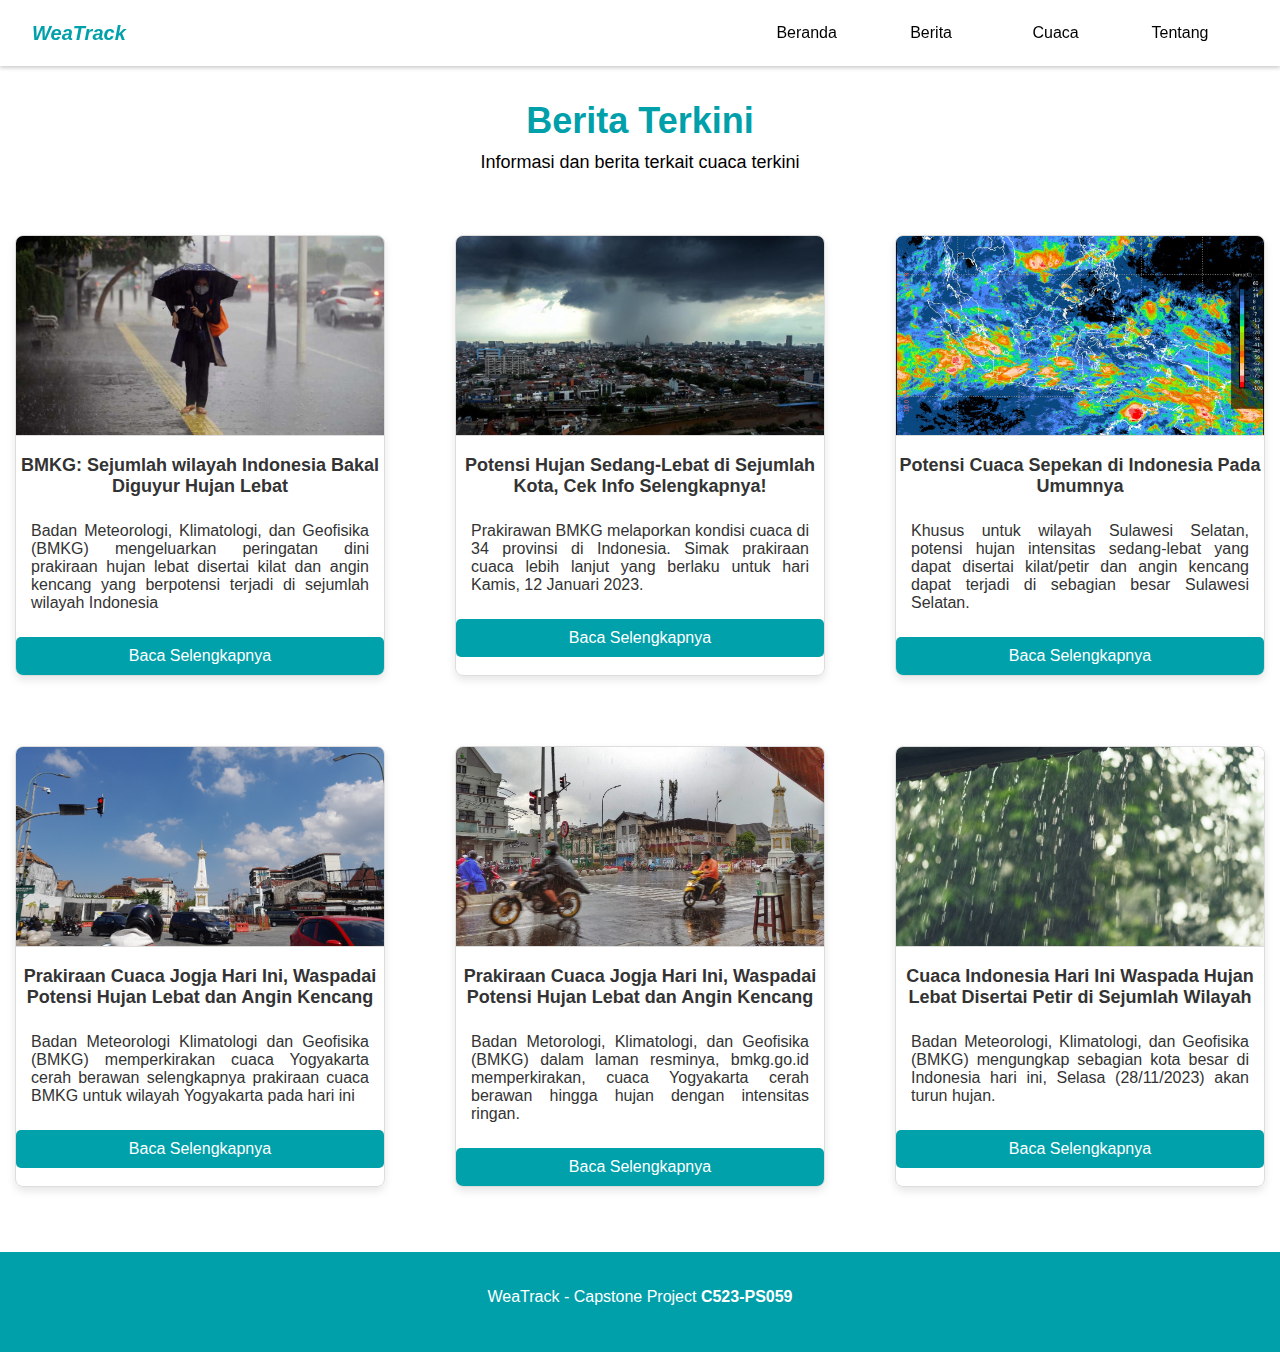
==== commit b59715aa: "commit 7" ====
--- a/berita.html
+++ b/berita.html
@@ -1,5 +1,6 @@
 <!DOCTYPE html>
 <html lang="en">
+
 <head>
   <meta charset="UTF-8">
   <meta name="viewport" content="width=device-width, initial-scale=1.0">
@@ -8,6 +9,7 @@
   <link rel="stylesheet" href="styles/responsive.css">
   <title>WeaTrack</title>
 </head>
+
 <body>
   <header class="app-bar">
     <div class="app-bar__menu">
@@ -25,64 +27,77 @@
       </ul>
     </nav>
   </header>
-<div class="news-group">
-  <h1 class="news-title">Berita Terkini</h1>
-  <p class="news-tagline">Informasi dan berita terkait cuaca terkini</p>
-</div>
-<!-- Card section -->
-<div class="card-container">
-  <!-- Card 1 -->
-  <div class="card">
-    <img src="assets/card-image/berita-1.jpg" alt="Berita 1">
-    <h4 class="card-title">BMKG: Sejumlah wilayah Indonesia Bakal Diguyur Hujan Lebat</h4>
-    <p class="card-description">Badan Meteorologi, Klimatologi, dan Geofisika (BMKG) mengeluarkan peringatan dini prakiraan hujan lebat disertai kilat dan angin kencang yang berpotensi terjadi di sejumlah wilayah Indonesia</p>
-    <a href="https://beritalingkungan.com/category/berita-cuaca/" target="_blank">Baca Selengkapnya</a>
+  <div class="news-group">
+    <h1 class="news-title">Berita Terkini</h1>
+    <p class="news-tagline">Informasi dan berita terkait cuaca terkini</p>
+  </div>
+  <!-- Card section -->
+  <div class="card-container">
+    <!-- Card 1 -->
+    <div class="card">
+      <img src="assets/card-image/berita-1.jpg" alt="Berita 1">
+      <h4 class="card-title">BMKG: Sejumlah wilayah Indonesia Bakal Diguyur Hujan Lebat</h4>
+      <p class="card-description">Badan Meteorologi, Klimatologi, dan Geofisika (BMKG) mengeluarkan peringatan dini
+        prakiraan hujan lebat disertai kilat dan angin kencang yang berpotensi terjadi di sejumlah wilayah Indonesia</p>
+      <a href="https://beritalingkungan.com/category/berita-cuaca/" target="_blank">Baca Selengkapnya</a>
+    </div>
+
+    <!-- Card 2 -->
+    <div class="card">
+      <img src="assets/card-image/berita-2.jpeg" alt="Berita 2">
+      <h4 class="card-title">Potensi Hujan Sedang-Lebat di Sejumlah Kota, Cek Info Selengkapnya!</h4>
+      <p class="card-description">Prakirawan BMKG melaporkan kondisi cuaca di 34 provinsi di Indonesia. Simak prakiraan
+        cuaca lebih lanjut yang berlaku untuk hari Kamis, 12 Januari 2023.</p>
+      <a href="https://20.detik.com/detikupdate/20230112-230112048/potensi-hujan-sedang-lebat-di-sejumlah-kota-cek-info-selengkapnya"
+        target="_blank">Baca Selengkapnya</a>
+    </div>
+
+    <!-- Card 3 -->
+    <div class="card">
+      <img src="assets/card-image/berita-3.jpeg" alt="Berita 3">
+      <h4 class="card-title">Potensi Cuaca Sepekan di Indonesia Pada Umumnya</h4>
+      <p class="card-description">Khusus untuk wilayah Sulawesi Selatan, potensi hujan intensitas sedang-lebat yang
+        dapat disertai kilat/petir dan angin kencang dapat terjadi di sebagian besar Sulawesi Selatan.</p>
+      <a href="your_read_more_link">Baca Selengkapnya</a>
+    </div>
+
+    <!-- Card 4 -->
+    <div class="card">
+      <img src="assets/card-image/berita-4.jpg" alt="Berita 4">
+      <h4 class="card-title">Prakiraan Cuaca Jogja Hari Ini, Waspadai Potensi Hujan Lebat dan Angin Kencang</h4>
+      <p class="card-description">Badan Meteorologi Klimatologi dan Geofisika (BMKG) memperkirakan cuaca Yogyakarta
+        cerah berawan selengkapnya prakiraan cuaca BMKG untuk wilayah Yogyakarta pada hari ini</p>
+      <a href="https://jogja.jpnn.com/jogja-terkini/3895/prakiraan-cuaca-yogyakarta-hari-ini-16-juli-2022">Baca
+        Selengkapnya</a>
+    </div>
+
+    <!-- Card 5 -->
+    <div class="card">
+      <img src="assets/card-image/berita-5.jpeg" alt="Berita 5">
+      <h4 class="card-title">Prakiraan Cuaca Jogja Hari Ini, Waspadai Potensi Hujan Lebat dan Angin Kencang</h4>
+      <p class="card-description">Badan Metorologi, Klimatologi, dan Geofisika (BMKG) dalam laman resminya, bmkg.go.id
+        memperkirakan, cuaca Yogyakarta cerah berawan hingga hujan dengan intensitas ringan.</p>
+      <a
+        href="https://gudeg.net/read/17828/prakiraan-cuaca-jogja-hari-ini-waspadai-potensi-hujan-lebat-dan-angin-kencang.html">Baca
+        Selengkapnya</a>
+    </div>
+
+    <!-- Card 6 -->
+    <div class="card">
+      <img src="assets/card-image/berita-6.jpg" alt="Berita 6">
+      <h4 class="card-title">Cuaca Indonesia Hari Ini Waspada Hujan Lebat Disertai Petir di Sejumlah Wilayah</h4>
+      <p class="card-description">Badan Meteorologi, Klimatologi, dan Geofisika (BMKG) mengungkap sebagian kota besar di
+        Indonesia hari ini, Selasa (28/11/2023) akan turun hujan.</p>
+      <a
+        href="https://www.liputan6.com/news/read/5466311/cuaca-indonesia-hari-ini-selasa-28-november-2023-waspada-hujan-lebat-disertai-petir-di-sejumlah-wilayah">Baca
+        Selengkapnya</a>
+    </div>
   </div>
 
-  <!-- Card 2 -->
-  <div class="card">
-    <img src="assets/card-image/berita-2.jpeg" alt="Berita 2">
-    <h4 class="card-title">Potensi Hujan Sedang-Lebat di Sejumlah Kota, Cek Info Selengkapnya!</h4>
-    <p class="card-description">Prakirawan BMKG melaporkan kondisi cuaca di 34 provinsi di Indonesia. Simak prakiraan cuaca lebih lanjut yang berlaku untuk hari Kamis, 12 Januari 2023.</p>
-    <a href="https://20.detik.com/detikupdate/20230112-230112048/potensi-hujan-sedang-lebat-di-sejumlah-kota-cek-info-selengkapnya" target="_blank">Baca Selengkapnya</a>
-  </div>
+  <script src="js/script.js"></script>
+  <footer>
+    <p>WeaTrack - Capstone Project <a>C523-PS059</a></p>
+  </footer>
+</body>
 
-  <!-- Card 3 -->
-  <div class="card">
-    <img src="assets/card-image/berita-3.jpeg" alt="Berita 3">
-    <h4 class="card-title">Potensi Cuaca Sepekan di Indonesia Pada Umumnya</h4>
-    <p class="card-description">Khusus untuk wilayah Sulawesi Selatan, potensi hujan intensitas sedang-lebat yang dapat disertai kilat/petir dan angin kencang dapat terjadi di sebagian besar Sulawesi Selatan.</p>
-    <a href="your_read_more_link">Baca Selengkapnya</a>
-  </div>
-
-  <!-- Card 4 -->
-  <div class="card">
-    <img src="assets/card-image/berita-4.jpg" alt="Berita 4">
-    <h4 class="card-title">Prakiraan Cuaca Jogja Hari Ini, Waspadai Potensi Hujan Lebat dan Angin Kencang</h4>
-    <p class="card-description">Badan Meteorologi Klimatologi dan Geofisika (BMKG) memperkirakan cuaca Yogyakarta cerah berawan selengkapnya prakiraan cuaca BMKG untuk wilayah Yogyakarta pada hari ini</p>
-    <a href="https://jogja.jpnn.com/jogja-terkini/3895/prakiraan-cuaca-yogyakarta-hari-ini-16-juli-2022">Baca Selengkapnya</a>
-  </div>
-
-  <!-- Card 5 -->
-  <div class="card">
-    <img src="assets/card-image/berita-5.jpeg" alt="Berita 5">
-    <h4 class="card-title">Prakiraan Cuaca Jogja Hari Ini, Waspadai Potensi Hujan Lebat dan Angin Kencang</h4>
-    <p class="card-description">Badan Metorologi, Klimatologi, dan Geofisika (BMKG) dalam laman resminya, bmkg.go.id memperkirakan, cuaca Yogyakarta cerah berawan hingga hujan dengan intensitas ringan.</p>
-    <a href="https://gudeg.net/read/17828/prakiraan-cuaca-jogja-hari-ini-waspadai-potensi-hujan-lebat-dan-angin-kencang.html">Baca Selengkapnya</a>
-  </div>
-
-  <!-- Card 6 -->
-  <div class="card">
-    <img src="assets/card-image/berita-6.jpg" alt="Berita 6">
-    <h4 class="card-title">Cuaca Indonesia Hari Ini Waspada Hujan Lebat Disertai Petir di Sejumlah Wilayah</h4>
-    <p class="card-description">Badan Meteorologi, Klimatologi, dan Geofisika (BMKG) mengungkap sebagian kota besar di Indonesia hari ini, Selasa (28/11/2023) akan turun hujan.</p>
-    <a href="https://www.liputan6.com/news/read/5466311/cuaca-indonesia-hari-ini-selasa-28-november-2023-waspada-hujan-lebat-disertai-petir-di-sejumlah-wilayah">Baca Selengkapnya</a>
-  </div>
-</div>
-    
-<script src="js/script.js"></script>
-<footer>
-  <p>WeaTrack - Capstone Project <a>C523-PS059</a></p>
-</footer>
-</body>
-</html>
+</html>--- a/styles/style.css
+++ b/styles/style.css
@@ -1,8 +1,3 @@
-<<<<<<< HEAD
-=======
-@import url('https://fonts.googleapis.com/css2?family=Roboto:ital,wght@0,500;1,400&display=swap');
-
->>>>>>> 198ef257c8683a83666ff6476e78b521dd375caf
 * {
   margin: 0;
   padding: 0;
@@ -12,7 +7,6 @@
   text-decoration: none;
 }
 
-<<<<<<< HEAD
 body {
   font-family: 'Poppins', sans-serif;
   background-color: white;
@@ -97,91 +91,10 @@
   font-weight: bold;
 }
 
-=======
-
-* {
-  margin: 0;
-  padding: 0;
-  box-sizing: border-box;
-}
-
-body {
-  font-family: 'Poppins', sans-serif;
-}
-
-html {
-  font-size: 62.5%;
-  font-family: 'Roboto', sans-serif;
-}
-
-li {
-  list-style: none;
-}
-
-a {
-  text-decoration: none;
-}
-
-.header {
-  background-color: #fff;
-  border-bottom: 1px solid #E2E8F0;
-}
-
-.navbar {
-  display: flex;
-  justify-content: space-between;
-  align-items: center;
-  padding: 1rem 1.5rem;
-}
-
-.hamburger {
-  display: none;
-}
-
-.bar {
-  display: block;
-  width: 25px;
-  height: 3px;
-  margin: 5px auto;
-  -webkit-transition: all 0.3s ease-in-out;
-  transition: all 0.3s ease-in-out;
-  background-color: #101010;
-}
-
-.nav-menu {
-  display: flex;
-  justify-content: space-between;
-  align-items: center;
-}
-
-.nav-item {
-  margin-left: 5rem;
-}
-
-.nav-link {
-  font-size: 1.6rem;
-  font-weight: 400;
-  color: #475569;
-}
-
-.nav-link:hover {
-  color: #482ff7;
-}
-
-.nav-logo {
-  color: #00A1AB;
-  font-weight: bold;
-  font-style: italic;
-  font-size: 30px;
-}
-
-
->>>>>>> 198ef257c8683a83666ff6476e78b521dd375caf
 /*
   Jumbotron
   */
 
-<<<<<<< HEAD
   .jumbotron {
     position: relative;
     display: flex;
@@ -303,6 +216,7 @@
   }
   
   .card {
+    margin: 15px;
     max-width: 400px; 
     border: 1px solid #ddd;
     border-radius: 8px;
@@ -476,7 +390,7 @@
     position: absolute;
     width: 527px;
     height: 125px;
-    top: 100px; 
+    top: 70px; 
     left: 50%;
     transform: translateX(-50%);
   }
@@ -502,18 +416,18 @@
   }
 
   .container {
-    position: relative;
-    margin: 50px auto 0;
-    margin-top: 220px;
-    width: 500px;
-    height: 90px;
+    margin: 50px auto 70px auto;
+    width: 400px;
+    height: 105px;
     background: #fff;
-    padding: 20px 30px;
+    padding: 28px 32px;
     border-radius: 18px;
     font-family: "Poppins-Regular", Helvetica;
     transition: 0.6s ease-out;
     flex-direction: column;
-    box-shadow: 0 4px 8px rgba(0, 0, 0, 0.1); 
+    margin-top: 240px;
+    margin-bottom: 50px;
+    box-shadow: 0.5px 2px 4px 6px rgba(0, 0, 0, 0.1); 
   }  
   
 .location{
@@ -561,13 +475,13 @@
   font-size: 28px;
 }
 
-.weather-box{
+.weather-box {
   text-align: center;
 }
 
-.weather-box img{
+.weather-box img {
   width: 70%;
-  margin-top: 30px;
+  height: 70%;
 }
 
 .weather-box .suhu{
@@ -580,7 +494,6 @@
 }
 
 .weather-box .suhu span{
-  position: absolute;
   margin-left: 4px;
   font-size: 1.5rem;
 }
@@ -673,383 +586,3 @@
 }
   
   
-=======
-.jumbotron {
-  position: relative;
-  display: flex;
-  align-items: center;
-  min-height: 100vh;
-  width: 100%;
-  text-align: center;
-  background-image: url("../assets/images/background-weatrack.jpg");
-  background-position: center;
-  background-size: cover;
-  border: 15px;
-  z-index: 1;
-}
-
-.jumbotron::before {
-  content: "";
-  position: absolute;
-  top: 0;
-  left: 0;
-  width: 100%;
-  height: 100%;
-  background: linear-gradient(rgba(0, 0, 0, 0.3), rgba(0, 0, 0, 0.3));
-  z-index: -1;
-}
-
-
-.jumbotron .jumbotron-inner {
-  display: flex;
-  flex-direction: column;
-  padding: 20px;
-  text-align: left;
-  margin-left: auto;
-  max-width: 800px;
-}
-
-
-.jumbotron-title {
-  color: #00A1AB;
-  font-weight: bold;
-  font-style: italic;
-  font-size: 50px;
-}
-
-.jumbotron-text {
-  color: #fff;
-  margin-top: 16px;
-  font-size: 18px;
-  font-weight: 300;
-}
-
-.get-started-button {
-  background-color: #00A1AB;
-  color: #fff;
-  padding: 10px 30px;
-  font-size: 16px;
-  border: none;
-  cursor: pointer;
-  transition: background-color 0.3s ease;
-  border-radius: 20px;
-  margin-top: 20px;
-}
-
-.get-started-button:hover {
-  background-color: white;
-  color: #00A1AB;
-}
-
-.illustration-image {
-  max-width: 15%;
-  height: auto;
-  margin-top: 20px;
-  margin-right: 15px;
-}
-
-.news-group {
-  position: absolute;
-  width: 527px;
-  height: 125px;
-  top: 800px;
-  left: 50%;
-  transform: translateX(-50%);
-}
-
-.news-title {
-  font-family: "Poppins-SemiBold", Helvetica;
-  color: #00a0ab;
-  font-size: 36px;
-  letter-spacing: 0;
-  line-height: normal;
-  margin: 0;
-  text-align: center;
-}
-
-.news-tagline {
-  font-family: "Poppins-Regular", Helvetica;
-  color: #000000;
-  font-size: 18px;
-  text-align: center;
-  letter-spacing: 0;
-  line-height: normal;
-  margin-top: 10px;
-}
-
-.card-container {
-  display: grid;
-  grid-template-columns: repeat(3, 1fr);
-  gap: 40px;
-  justify-content: center;
-  margin-top: 220px;
-  margin-left: auto;
-  margin-right: auto;
-}
-
-.card {
-  max-width: 400px;
-  border: 1px solid #ddd;
-  border-radius: 8px;
-  overflow: hidden;
-  box-shadow: 0 4px 8px rgba(0, 0, 0, 0.1);
-}
-
-.card img {
-  width: 100%;
-  height: 200px;
-  object-fit: cover;
-  border-bottom: 1px solid #ddd;
-}
-
-
-.card-description {
-  text-align: justify;
-  padding: 15px;
-  font-size: 16px;
-  color: #333;
-}
-
-.card-title {
-  font-size: 18px;
-  font-weight: bold;
-  color: #333;
-  margin-bottom: 10px;
-  margin-top: 15px;
-  text-align: center;
-}
-
-.card a {
-  display: block;
-  text-align: center;
-  background-color: #00A1AB;
-  color: #fff;
-  padding: 10px;
-  text-decoration: none;
-  border-radius: 5px;
-  margin-top: 10px;
-  transition: background-color 0.3s ease;
-}
-
-.card a:hover {
-  background-color: white;
-  color: #00A1AB;
-}
-
-.search-group {
-  position: absolute;
-  width: 527px;
-  height: 125px;
-  top: 1900px;
-  left: 50%;
-  transform: translateX(-50%);
-}
-
-.search-title {
-  font-family: "Poppins-SemiBold", Helvetica;
-  color: #00a0ab;
-  font-size: 36px;
-  letter-spacing: 0;
-  line-height: normal;
-  margin: 0;
-  text-align: center;
-}
-
-.search-tagline {
-  font-family: "Poppins-Regular", Helvetica;
-  color: #000000;
-  font-size: 18px;
-  text-align: center;
-  letter-spacing: 0;
-  line-height: normal;
-  margin-top: 10px;
-}
-
-.search-form {
-  display: flex;
-  justify-content: center;
-  align-items: center;
-  margin-top: 40px;
-}
-
-.search-form input {
-  padding: 10px;
-  width: 500px;
-  border: 1px solid #ddd;
-  border-radius: 10px;
-}
-
-.search-form button {
-  background-color: #00A1AB;
-  color: #fff;
-  padding: 10px 20px;
-  border: none;
-  border-radius: 10px;
-  cursor: pointer;
-  margin-left: 10px;
-}
-
-.horizontal-card-container {
-  display: flex;
-  flex-wrap: nowrap;
-  overflow-x: auto;
-  gap: 20px;
-  padding: 20px;
-  margin-top: 300px;
-}
-
-.horizontal-card {
-  flex: 0 0 auto;
-  max-width: 300px;
-  border: 1px solid #ddd;
-  border-radius: 8px;
-  overflow: hidden;
-  box-shadow: 0 4px 8px rgba(0, 0, 0, 0.1);
-}
-
-.horizontal-card img {
-  width: 100%;
-  height: auto;
-  border-bottom: 1px solid #ddd;
-}
-
-.horizontal-card-description {
-  padding: 15px;
-  font-size: 16px;
-  color: #333;
-}
-
-.horizontal-card-title {
-  font-size: 18px;
-  margin-bottom: 10px;
-}
-
-.about-group {
-  position: absolute;
-  width: 527px;
-  height: 125px;
-  top: 2500px;
-  left: 50%;
-  transform: translateX(-50%);
-}
-
-.about-title {
-  font-family: "Poppins-SemiBold", Helvetica;
-  color: #00a0ab;
-  font-size: 50px;
-  letter-spacing: 0;
-  line-height: normal;
-  margin: 0;
-  text-align: center;
-}
-
-.about-tagline {
-  font-family: "Poppins-Regular", Helvetica;
-  color: #000000;
-  font-size: 18px;
-  text-align: center;
-  letter-spacing: 0;
-  line-height: normal;
-  margin-top: 10px;
-}
-
-
-.about-container {
-  display: flex;
-  gap: 10px;
-  justify-content: center;
-  margin-top: 200px;
-}
-
-.about {
-  text-align: center;
-  box-shadow: 0 0 20px rgba(0, 0, 0, 0.1);
-  padding: 20px;
-  border-radius: 8px;
-}
-
-.circular-image {
-  border-radius: 50%;
-  width: 100px;
-  height: 100px;
-  object-fit: cover;
-  margin-bottom: 10px;
-}
-
-footer {
-  height: 40px;
-  background-color: #00a0ab;
-  color: #fff;
-  padding: 10px;
-  position: fixed;
-  bottom: 0;
-  text-align: center;
-  width: 100%;
-}
-
-
-@media only screen and (max-width: 768px) {
-  .nav-menu {
-    z-index: 900;
-    position: fixed;
-    left: -100%;
-    top: 5rem;
-    flex-direction: column;
-    background-color: #B4B1A5;
-    width: 100%;
-    text-align: center;
-    transition: 0.3s;
-    opacity: 80%;
-    box-shadow: 0 10px 27px rgba(0, 0, 0, 0.05);
-  }
-
-  .nav-menu.active {
-    left: 0;
-  }
-
-  .nav-item {
-    margin: 2.5rem 0;
-  }
-
-  .hamburger {
-    display: block;
-    cursor: pointer;
-  }
-
-  .hamburger.active .bar:nth-child(2) {
-    opacity: 0;
-  }
-
-  .hamburger.active .bar:nth-child(1) {
-    -webkit-transform: translateY(8px) rotate(45deg);
-    transform: translateY(8px) rotate(45deg);
-  }
-
-  .hamburger.active .bar:nth-child(3) {
-    -webkit-transform: translateY(-8px) rotate(-45deg);
-    transform: translateY(-8px) rotate(-45deg);
-  }
-
-  footer {
-    height: 40px;
-    background-color: #00a0ab;
-    color: #fff;
-    padding: 10px;
-    position: fixed;
-    bottom: 0;
-    text-align: center;
-    width: 100%;
-    z-index: 1;
-  }
-
-
-}
-
-
-@keyframes fadeIn {
-  to {
-    scale: 1;
-    opacity: 1;
-  }
-}
->>>>>>> 198ef257c8683a83666ff6476e78b521dd375caf
--- a/styles/responsive.css
+++ b/styles/responsive.css
@@ -1,5 +1,4 @@
 @media screen and (min-width: 650px) {
-<<<<<<< HEAD
     .app-bar {
       grid-template-columns: 1fr auto;
       padding: 8px 32px;
@@ -34,6 +33,7 @@
     .app-bar .app-bar__brand h1 {
       font-size: 20px;
     }
+
   }
   
 
@@ -62,8 +62,49 @@
     margin-top: 20px; 
   }
 
+  .search-group {
+    text-align: center; 
+    transform: translateX(-50%);
+  }
+  
+  .search-title {
+    font-family: "Poppins-SemiBold", Helvetica;
+    color: #00a0ab;
+    font-size: 36px;
+    letter-spacing: 0;
+    line-height: normal;
+    margin: 30px auto 0;
+    text-align: center;
+  }
+  
+  .search-tagline {
+    font-family: "Poppins-Regular", Helvetica;
+    color: #000000;
+    font-size: 11px;
+    text-align: center;
+    letter-spacing: 0;
+    line-height: normal;
+    margin-top: 10px; 
+    width: 100%;
+  }
+
+  .container {
+    margin: 50px auto 70px auto;
+    width: 400px;
+    height: 105px;
+    background: #fff;
+    padding: 28px 32px;
+    border-radius: 18px;
+    font-family: "Poppins-Regular", Helvetica;
+    transition: 0.6s ease-out;
+    flex-direction: column;
+    margin-top: 240px;
+    margin-bottom: 2px;
+    width: 85%;
+    box-shadow: 0.5px 2px 4px 6px rgba(0, 0, 0, 0.1); 
+  }  
+
   .news-group,
-  .search-group,
   .about-group {
     width: 90%;
   }
@@ -93,97 +134,3 @@
     margin-bottom: 20px;
   }
 }
-=======
-  .app-bar {
-    grid-template-columns: 1fr auto;
-    padding: 8px 32px;
-  }
-
-  .app-bar .app-bar__brand h1 {
-    font-size: 1.5em;
-  }
-
-  .app-bar .app-bar__menu {
-    display: none;
-  }
-
-  .app-bar .app-bar__navigation {
-    position: static;
-    width: 100%;
-  }
-
-  .app-bar .app-bar__navigation ul li {
-    display: inline-block;
-  }
-
-  .app-bar .app-bar__navigation ul li a {
-    display: inline-block;
-    width: 120px;
-    text-align: center;
-    margin: 0;
-  }
-
-  .movies {
-    grid-template-columns: 1fr 1fr;
-
-  }
-
-  .movie {
-    grid-template-columns: auto 1fr;
-  }
-
-  .movie .movie__title {
-    grid-column-start: 1;
-    grid-column-end: 3;
-  }
-
-  .movie .movie__overview {
-    grid-column-start: 1;
-    grid-column-end: 3;
-  }
-
-  footer #footerTools {
-    flex-direction: row;
-    z-index: 1;
-  }
-}
-
-@media screen and (min-width: 800px) {
-  .app-bar .app-bar__brand h1 {
-    font-size: 2em;
-  }
-}
-
-@media screen and (min-width: 850px) {
-  .movies {
-    grid-template-columns: repeat(3, 1fr);
-  }
-}
-
-@media screen and (min-width: 1200px) {
-  .movies {
-    grid-template-columns: repeat(4, 1fr);
-  }
-}
-
-@media screen and (min-width: 1600px) {
-  .movies {
-    grid-template-columns: repeat(5, 1fr);
-  }
-}
-
-
-@media screen and (min-width: 634px) {
-  .illustration-image {
-    max-width: 15%;
-    height: auto;
-    margin-top: 20px;
-    margin-right: 15%;
-    margin-left: auto;
-  }
-
-  footer {
-    z-index: 1;
-  }
-}
->>>>>>> 198ef257c8683a83666ff6476e78b521dd375caf
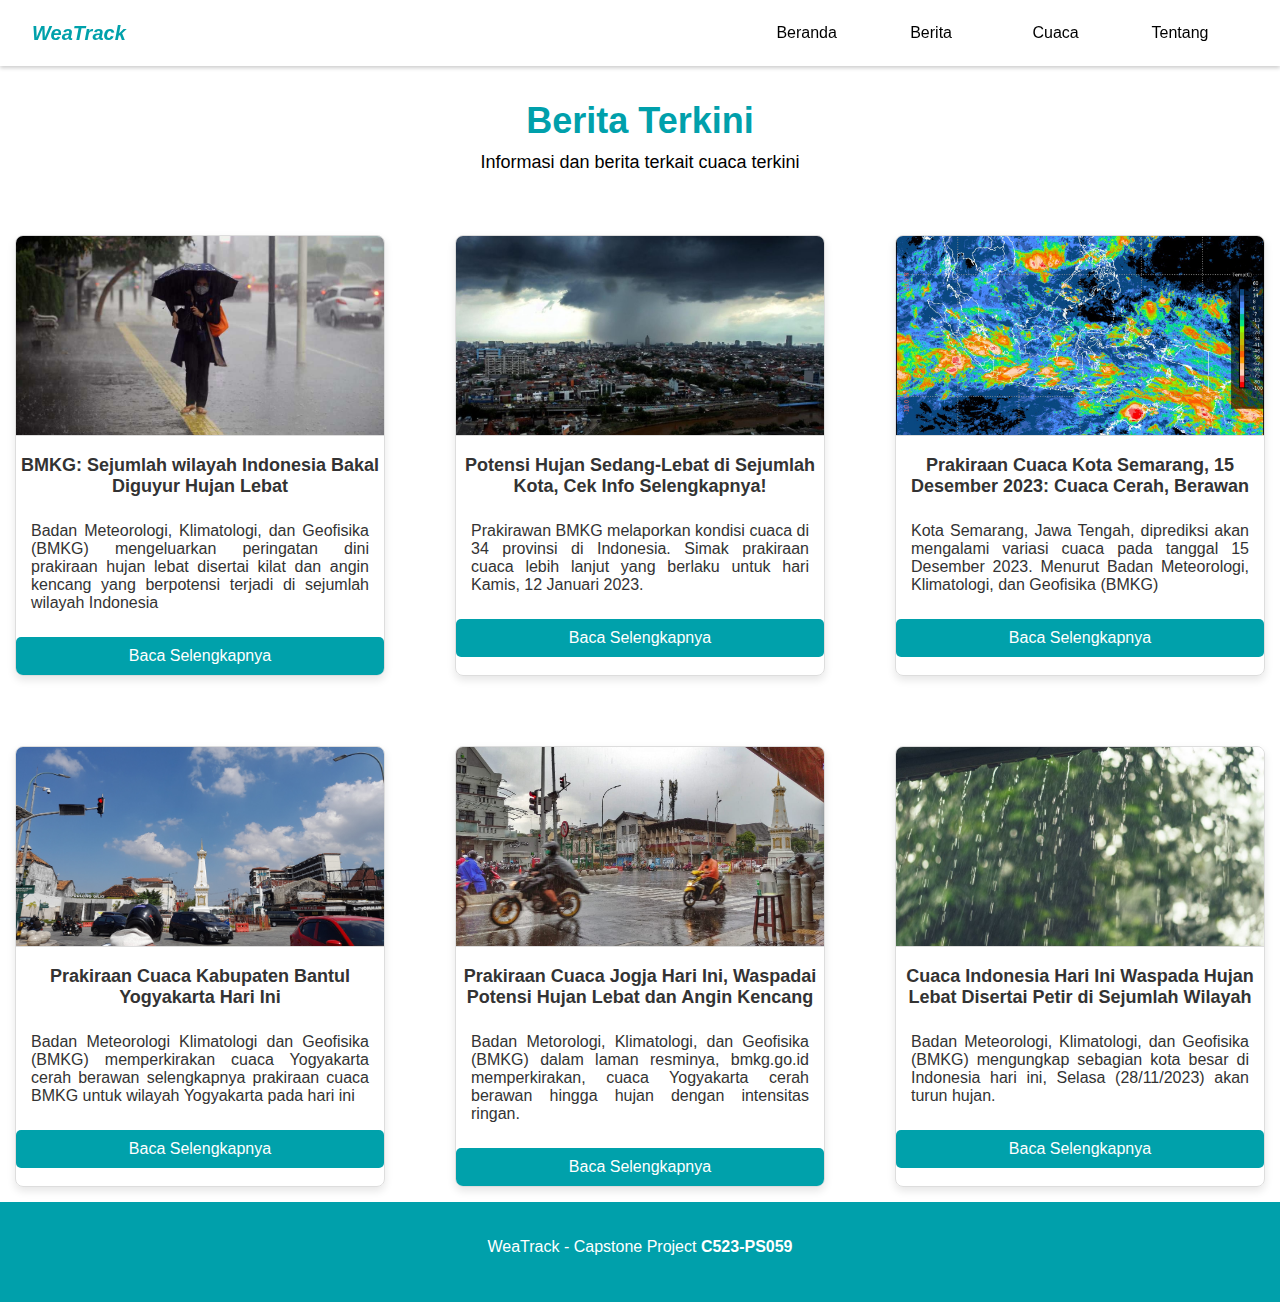
==== commit c942cbd5: "Update Commit" ====
--- a/berita.html
+++ b/berita.html
@@ -55,20 +55,21 @@
     <!-- Card 3 -->
     <div class="card">
       <img src="assets/card-image/berita-3.jpeg" alt="Berita 3">
-      <h4 class="card-title">Potensi Cuaca Sepekan di Indonesia Pada Umumnya</h4>
-      <p class="card-description">Khusus untuk wilayah Sulawesi Selatan, potensi hujan intensitas sedang-lebat yang
-        dapat disertai kilat/petir dan angin kencang dapat terjadi di sebagian besar Sulawesi Selatan.</p>
-      <a href="your_read_more_link">Baca Selengkapnya</a>
+      <h4 class="card-title">Prakiraan Cuaca Kota Semarang, 15 Desember 2023: Cuaca Cerah, Berawan</h4>
+      <p class="card-description">Kota Semarang, Jawa Tengah, diprediksi akan mengalami variasi cuaca pada tanggal 15 Desember 2023. 
+        Menurut Badan Meteorologi, Klimatologi, dan Geofisika (BMKG)</p>
+      <a href="https://wisata.viva.co.id/berita/4330-prakiraan-cuaca-kota-semarang-jawa-tengah-15-desember-2023-cuaca-cerah-berawan"
+      target="_blank">Baca Selengkapnya</a>
     </div>
 
     <!-- Card 4 -->
     <div class="card">
       <img src="assets/card-image/berita-4.jpg" alt="Berita 4">
-      <h4 class="card-title">Prakiraan Cuaca Jogja Hari Ini, Waspadai Potensi Hujan Lebat dan Angin Kencang</h4>
+      <h4 class="card-title">Prakiraan Cuaca Kabupaten Bantul Yogyakarta Hari Ini</h4>
       <p class="card-description">Badan Meteorologi Klimatologi dan Geofisika (BMKG) memperkirakan cuaca Yogyakarta
         cerah berawan selengkapnya prakiraan cuaca BMKG untuk wilayah Yogyakarta pada hari ini</p>
-      <a href="https://jogja.jpnn.com/jogja-terkini/3895/prakiraan-cuaca-yogyakarta-hari-ini-16-juli-2022">Baca
-        Selengkapnya</a>
+      <a href="https://jogja.jpnn.com/jogja-terkini/3895/prakiraan-cuaca-yogyakarta-hari-ini-16-juli-2022"
+      target="_blank">Baca Selengkapnya</a>
     </div>
 
     <!-- Card 5 -->
@@ -78,8 +79,8 @@
       <p class="card-description">Badan Metorologi, Klimatologi, dan Geofisika (BMKG) dalam laman resminya, bmkg.go.id
         memperkirakan, cuaca Yogyakarta cerah berawan hingga hujan dengan intensitas ringan.</p>
       <a
-        href="https://gudeg.net/read/17828/prakiraan-cuaca-jogja-hari-ini-waspadai-potensi-hujan-lebat-dan-angin-kencang.html">Baca
-        Selengkapnya</a>
+        href="https://gudeg.net/read/17828/prakiraan-cuaca-jogja-hari-ini-waspadai-potensi-hujan-lebat-dan-angin-kencang.html"
+        target="_blank">Baca Selengkapnya</a>
     </div>
 
     <!-- Card 6 -->
@@ -89,8 +90,8 @@
       <p class="card-description">Badan Meteorologi, Klimatologi, dan Geofisika (BMKG) mengungkap sebagian kota besar di
         Indonesia hari ini, Selasa (28/11/2023) akan turun hujan.</p>
       <a
-        href="https://www.liputan6.com/news/read/5466311/cuaca-indonesia-hari-ini-selasa-28-november-2023-waspada-hujan-lebat-disertai-petir-di-sejumlah-wilayah">Baca
-        Selengkapnya</a>
+        href="https://www.liputan6.com/news/read/5466311/cuaca-indonesia-hari-ini-selasa-28-november-2023-waspada-hujan-lebat-disertai-petir-di-sejumlah-wilayah"
+        target="_blank">Baca Selengkapnya</a>
     </div>
   </div>
 
--- a/styles/style.css
+++ b/styles/style.css
@@ -13,6 +13,7 @@
   min-height: 100vh;
   display: flex;
   flex-direction: column;
+  flex: 1; 
 }
 
 /*
@@ -100,6 +101,7 @@
     display: flex;
     align-items: center;
     min-height: 100vh;
+    margin-top: 50px;
     width: 100%;
     text-align: center;
     background-image: url("../assets/images/background-weatrack.jpg");
@@ -311,7 +313,27 @@
     box-shadow: 0 0 20px rgba(0, 0, 0, 0.1); 
     padding: 20px;
     border-radius: 8px; 
-  }  
+  }
+
+  .about {
+    position: relative;
+    overflow: hidden;
+    transition: transform 0.3s ease; 
+  }
+  
+  .about:hover {
+    transform: scale(1.05); 
+  }
+  
+  .about:hover::before {
+    content: "";
+    position: absolute;
+    top: 0;
+    left: 0;
+    right: 0;
+    bottom: 0;
+    z-index: -1;
+  }
   
   .circular-image {
     border-radius: 50%;
@@ -361,13 +383,13 @@
 
   footer {
     padding: 16px;
-    margin-top: 50px;
     background-color: #00a0ab;
-    min-height: 100px; 
+    min-height: 100px;
     display: flex;
     flex-direction: column;
     justify-content: center;
     align-items: center;
+    margin-top: auto; 
   }
   
   footer p {
@@ -548,6 +570,16 @@
   font-weight: 500;
 }
 
+.weather-image {
+  margin-bottom: 10px;
+}
+
+.weather-image img {
+  width: 50px; 
+  height: 50px; 
+  border-radius: 50%;
+}
+
 .not-found{
   width: 100%;
   text-align: center;
@@ -578,6 +610,28 @@
   animation-delay: 0.5s;
 }
 
+
+.weather-container {
+  display: grid;
+  grid-template-columns: repeat(3, 1fr);
+  gap: 40px;
+  justify-content: center;
+  margin: 20px;
+  margin-top: 50px;
+  margin-bottom: 50px;
+}
+
+.weather-card {
+  text-align: center;
+  box-shadow: 0 0 20px rgba(0, 0, 0, 0.1); 
+  padding: 20px;
+  border-radius: 8px; 
+}
+
+.weather-card h2 {
+  margin-bottom: 10px;
+}
+
 @keyframes fadeIn{
   to {
       scale: 1;
--- a/styles/responsive.css
+++ b/styles/responsive.css
@@ -121,6 +121,21 @@
   .weather-box,
   .not-found {
     margin-top: 20px;
+
+  }.weather-container {
+    grid-template-columns: 1fr;
+    gap: 20px;
+    justify-content: center;
+    margin: 20px;
+    margin-top: 50px;
+    margin-bottom: 50px;
+  }
+  
+  .weather-card {
+    text-align: center;
+    box-shadow: 0 0 20px rgba(0, 0, 0, 0.1); 
+    padding: 20px;
+    border-radius: 8px; 
   }
 
   .about-container {
